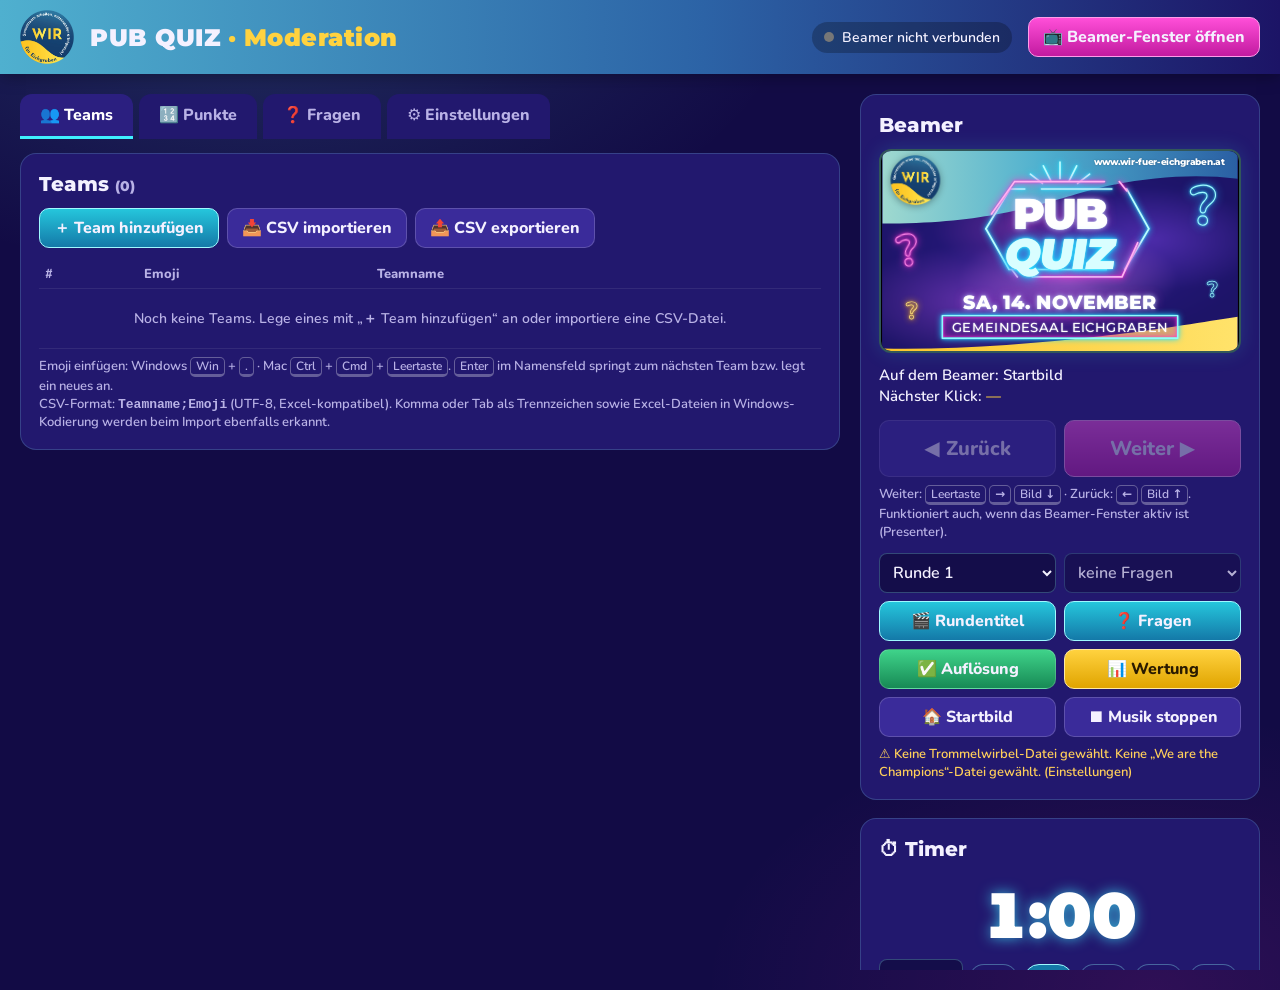
==== PubQuiz.html @ d1dca8ef "Hinweistext im Fragen-Tab aktualisiert Co-Authored-By: Claude Opus 5.5 <noreply@anthropic.com> Claud" ====
<!doctype html>
<html lang="de">
<head>
<meta charset="utf-8">
<meta name="viewport" content="width=device-width, initial-scale=1">
<title>WIR Pub Quiz</title>
<style>
@font-face{font-family:'Montserrat';font-style:normal;font-weight:100 900;font-display:swap;src:url([data-uri]) format('woff2');unicode-range:U+0100-02BA, U+02BD-02C5, U+02C7-02CC, U+02CE-02D7, U+02DD-02FF, U+0304, U+0308, U+0329, U+1D00-1DBF, U+1E00-1E9F, U+1EF2-1EFF, U+2020, U+20A0-20AB, U+20AD-20C4, U+2113, U+2C60-2C7F, U+A720-A7FF}
@font-face{font-family:'Montserrat';font-style:normal;font-weight:100 900;font-display:swap;src:url([data-uri]) format('woff2');unicode-range:U+0000-00FF, U+0131, U+0152-0153, U+02BB-02BC, U+02C6, U+02DA, U+02DC, U+0304, U+0308, U+0329, U+2000-206F, U+20AC, U+2122, U+2191, U+2193, U+2212, U+2215, U+FEFF, U+FFFD}
@font-face{font-family:'Nunito';font-style:normal;font-weight:100 900;font-display:swap;src:url([data-uri]) format('woff2');unicode-range:U+0100-02BA, U+02BD-02C5, U+02C7-02CC, U+02CE-02D7, U+02DD-02FF, U+0304, U+0308, U+0329, U+1D00-1DBF, U+1E00-1E9F, U+1EF2-1EFF, U+2020, U+20A0-20AB, U+20AD-20C4, U+2113, U+2C60-2C7F, U+A720-A7FF}
@font-face{font-family:'Nunito';font-style:normal;font-weight:100 900;font-display:swap;src:url([data-uri]) format('woff2');unicode-range:U+0000-00FF, U+0131, U+0152-0153, U+02BB-02BC, U+02C6, U+02DA, U+02DC, U+0304, U+0308, U+0329, U+2000-206F, U+20AC, U+2122, U+2191, U+2193, U+2212, U+2215, U+FEFF, U+FFFD}
:root{
  --navy:#1c1466; --deep:#120b45; --panel:#22186e; --panel2:#2b1f80;
  --pink:#ff2fd0; --pink2:#ff7be6; --cyan:#3ff0ff; --cyan2:#9ffaff;
  --yellow:#ffd23f; --teal:#5fc4d0; --text:#f4f1ff; --muted:#b9b2e6;
  --ok:#5ef2a0; --warn:#ffcf5a; --bad:#ff6b8b;
  --emoji:"Apple Color Emoji","Segoe UI Emoji","Noto Color Emoji","Segoe UI Symbol";
}
*{box-sizing:border-box}
html,body{margin:0;height:100%}
body{background:var(--deep);color:var(--text);font-family:Nunito,"Segoe UI",system-ui,sans-serif;font-weight:600}
button,input,select,textarea{font:inherit;color:inherit}

/* ================= STAGE (Beamer + Vorschau) ================= */
.stage{position:absolute;left:0;top:0;width:1920px;height:1080px;transform-origin:0 0;overflow:hidden;color:#fff;
  font-family:Nunito,"Segoe UI",sans-serif;background:#1d1468}
.stage .bg,.stage .layers,.stage .layer{position:absolute;inset:0}
.nebula{position:absolute;inset:-8%;
  background:
   radial-gradient(ellipse 38% 30% at 52% 62%,rgba(214,120,236,.55),transparent 70%),
   radial-gradient(ellipse 45% 35% at 30% 72%,rgba(150,70,215,.55),transparent 70%),
   radial-gradient(ellipse 40% 32% at 72% 45%,rgba(110,60,210,.55),transparent 70%),
   radial-gradient(ellipse 30% 25% at 40% 40%,rgba(255,90,220,.25),transparent 70%),
   radial-gradient(ellipse 60% 50% at 50% 50%,#2a1a86,#1d1468 80%);
  filter:blur(12px);animation:drift 26s ease-in-out infinite alternate}
@keyframes drift{from{transform:translate(-1.5%,-1%) scale(1)}to{transform:translate(1.5%,1%) scale(1.06)}}
.wave-top{position:absolute;left:0;top:0;width:1920px;height:420px;transform-origin:0 0;transition:transform .8s ease}
.wave-bottom{position:absolute;left:0;bottom:0;width:1920px;height:200px;transition:transform .8s ease}
.stage .logo{position:absolute;left:44px;top:22px;width:270px;filter:drop-shadow(0 8px 20px rgba(0,0,0,.35));transition:all .8s ease}
.stage .site{position:absolute;right:70px;top:30px;font:800 46px Montserrat,sans-serif;letter-spacing:.5px;color:#fff;text-shadow:0 2px 10px rgba(0,0,0,.25);transition:all .8s ease}
.q{position:absolute;font:800 240px/1 Nunito,sans-serif;color:transparent;-webkit-text-stroke:6px #ff8be9;
   filter:drop-shadow(0 0 6px #ff2fd0) drop-shadow(0 0 20px #ff2fd0);transition:opacity .8s;animation:flicker 7s infinite}
.q1{left:80px;top:420px;transform:rotate(-8deg)}
.q2{right:120px;top:150px;font-size:300px;-webkit-text-stroke-color:#9ffaff;filter:drop-shadow(0 0 6px #3ff0ff) drop-shadow(0 0 22px #19b8ff);animation-delay:2s}
.q3{left:130px;top:800px;font-size:130px;-webkit-text-stroke:4px #ffe27a;filter:drop-shadow(0 0 6px #ffd23f) drop-shadow(0 0 16px #ffb300);animation-delay:4s}
.q4{right:110px;top:690px;font-size:120px;-webkit-text-stroke:4px #9ffaff;filter:drop-shadow(0 0 6px #3ff0ff);animation-delay:1s}
@keyframes flicker{0%,92%,100%{opacity:1}93%{opacity:.4}94%{opacity:1}96%{opacity:.6}}
/* Bildschirmabhängige Hintergrund-Varianten */
.stage.list .wave-top{transform:scaleY(.42)}
.stage.list .logo{width:150px;left:30px;top:10px}
.stage.list .site{opacity:0}
.stage.list .wave-bottom{transform:translateY(110px)}
.stage.list .q{display:none}

.layer{animation:layerIn .7s ease both}
.layer.out{animation:layerOut .5s ease both}
@keyframes layerIn{from{opacity:0;transform:scale(1.03)}to{opacity:1;transform:none}}
@keyframes layerOut{to{opacity:0}}

/* Neon-Stile */
.n-pink{color:#fff;text-shadow:0 0 4px #fff,0 0 14px #ff4fd8,0 0 32px #ff2fd0,0 0 70px #ff2fd0}
.n-cyan{color:#d9feff;text-shadow:0 0 4px #bffcff,0 0 14px #3ff0ff,0 0 34px #19d9ff,0 0 70px #19b8ff}
.n-white{color:#fff;text-shadow:0 0 6px rgba(255,255,255,.9),0 0 26px rgba(170,225,255,.75),0 0 60px rgba(255,80,220,.45)}
.n-yellow{color:#fff7cf;text-shadow:0 0 6px #fff1a0,0 0 18px #ffd23f,0 0 42px #ffb300,0 0 90px #ff9d00}
.n-box{border:9px solid #8ffaff;border-radius:4px;
  box-shadow:0 0 10px #3ff0ff,0 0 34px #19d9ff,inset 0 0 18px #ff2fd0,inset 0 0 60px rgba(255,47,208,.45)}
.emo{font-family:var(--emoji);font-weight:400}

/* --- Start --- */
.l-start .hex{position:absolute;left:440px;top:40px;width:1040px;height:700px;overflow:visible}
.hex .c{fill:none;stroke:#bdfcff;stroke-width:9;stroke-linecap:round;filter:drop-shadow(0 0 6px #3ff0ff) drop-shadow(0 0 18px #19d9ff)}
.hex .p{fill:none;stroke:#ffb3f1;stroke-width:9;stroke-linecap:round;filter:drop-shadow(0 0 6px #ff2fd0) drop-shadow(0 0 20px #ff2fd0)}
.l-start .t1,.l-start .t2{position:absolute;left:0;right:0;text-align:center;font-family:Montserrat,sans-serif;font-weight:900;line-height:1}
.l-start .t1{top:225px;font-size:230px;letter-spacing:-4px}
.l-start .t2{top:440px;font-size:230px;letter-spacing:-6px;transform:skewX(-9deg)}
.l-start .line1{position:absolute;left:0;right:0;top:752px;text-align:center;font:800 104px Montserrat,sans-serif;letter-spacing:1px}
.l-start .box{position:absolute;left:320px;right:320px;top:885px;height:130px;display:flex;align-items:center;justify-content:center;
  font:500 72px Montserrat,sans-serif;letter-spacing:2px;background:rgba(80,30,140,.25)}
.l-start .box.empty,.l-start .line1.empty{display:none}

/* --- Rundentitel / Titel --- */
.l-center{display:flex;flex-direction:column;align-items:center;justify-content:center;gap:56px;padding:120px 160px 80px}
.kick{font:900 92px Montserrat,sans-serif;letter-spacing:6px;text-transform:uppercase;text-align:center}
.bigbox{padding:50px 90px;max-width:1600px;text-align:center;background:rgba(80,30,140,.28)}
.bigbox .txt{font:900 150px/1.05 Montserrat,sans-serif;word-break:break-word}
.l-title .main{font:900 200px/1 Montserrat,sans-serif;letter-spacing:-2px;text-align:center}
.l-title .subbox{padding:30px 70px;font:700 70px Montserrat,sans-serif;text-align:center;max-width:1600px;background:rgba(80,30,140,.28)}
.l-title .trophy{font-size:150px;line-height:1;animation:bob 1.6s ease-in-out infinite alternate}
.pop{animation:pop .9s cubic-bezier(.2,1.5,.4,1) both}
.pop2{animation:pop .9s .25s cubic-bezier(.2,1.5,.4,1) both}
@keyframes pop{from{opacity:0;transform:scale(.6)}to{opacity:1;transform:none}}
@keyframes bob{from{transform:translateY(0)}to{transform:translateY(-18px)}}

/* --- Kopfzeile Listen --- */
.hdr{position:absolute;left:300px;right:300px;top:28px;text-align:center}
.hdr .k{font:900 46px Montserrat,sans-serif;letter-spacing:5px}
.hdr .t{font:900 96px/1.05 Montserrat,sans-serif;margin-top:8px}

/* --- Zeilen (Plätze 6+, Gesamttabelle) --- */
.rows{position:absolute;left:110px;right:110px;top:228px;bottom:70px;display:grid;grid-auto-flow:column;column-gap:40px;row-gap:14px}
.row{display:flex;align-items:center;gap:.45em;padding:0 .6em;border-radius:16px;min-width:0;
  background:linear-gradient(90deg,rgba(45,22,120,.82),rgba(80,30,140,.6));
  border:3px solid rgba(143,250,255,.75);box-shadow:0 0 10px rgba(63,240,255,.45),inset 0 0 22px rgba(255,47,208,.28);
  opacity:0;animation:rowIn .55s ease forwards;animation-delay:calc(var(--i)*65ms)}
@keyframes rowIn{from{opacity:0;transform:translateX(-40px)}to{opacity:1;transform:none}}
.row .pl{font-family:Montserrat,sans-serif;font-weight:900;min-width:2.1em;color:#bffcff;text-shadow:0 0 10px #19d9ff}
.row .em{font-size:1.2em;width:1.35em;text-align:center}
.row .nm{flex:1;min-width:0;white-space:nowrap;overflow:hidden;text-overflow:ellipsis;font-weight:800}
.row .lr{font-size:.66em;color:#ff9be9;font-weight:800;white-space:nowrap}
.row .tt{font-family:Montserrat,sans-serif;font-weight:900;color:var(--yellow);min-width:2.4em;text-align:right;text-shadow:0 0 12px rgba(255,190,0,.6)}
.row.p1{border-color:#ffe27a;box-shadow:0 0 16px rgba(255,210,63,.7),inset 0 0 22px rgba(255,210,63,.3)}
.row.p2{border-color:#bffcff}
.row.p3{border-color:#ff9be9;box-shadow:0 0 14px rgba(255,47,208,.6),inset 0 0 22px rgba(255,47,208,.3)}

/* --- Top 5 Karten --- */
.cards{position:absolute;left:250px;right:250px;top:228px;bottom:70px;display:flex;flex-direction:column;gap:16px}
.card{--c:#b49bff;flex:1;position:relative;display:flex;align-items:center;padding:0 .55em;border-radius:22px;min-height:0;
  border:4px dashed color-mix(in srgb,var(--c) 60%,transparent);background:rgba(30,16,90,.55);opacity:.7;transition:opacity .4s,background .4s}
.card[data-place="1"]{--c:#ffd23f}.card[data-place="2"]{--c:#8ffaff}.card[data-place="3"]{--c:#ff7be6}
.card .badge{flex:none;width:1.55em;height:1.55em;border-radius:50%;display:grid;place-items:center;margin-right:.55em;
  font:900 .85em Montserrat,sans-serif;color:var(--c);border:4px solid var(--c);box-shadow:0 0 12px var(--c),inset 0 0 10px var(--c);
  text-shadow:0 0 10px var(--c)}
.card .content{display:flex;align-items:center;gap:.45em;flex:1;min-width:0;opacity:0}
.card .content .em{font-size:1.15em}
.card .content .nm{flex:1;min-width:0;white-space:nowrap;overflow:hidden;text-overflow:ellipsis;font-weight:800}
.card .content .lr{font-size:.6em;color:#ff9be9;font-weight:800;white-space:nowrap}
.card .content .tt{font:900 1em Montserrat,sans-serif;color:var(--yellow);min-width:2.3em;text-align:right;text-shadow:0 0 14px rgba(255,190,0,.7)}
.card .mystery{position:absolute;left:2.4em;top:50%;transform:translateY(-50%);font:900 .8em Montserrat,sans-serif;letter-spacing:.6em;color:rgba(255,255,255,.28)}
.card.susp{opacity:1;border-style:solid;border-color:var(--c);animation:pulse .45s ease-in-out infinite alternate}
.card.susp .mystery{color:#fff;text-shadow:0 0 12px var(--c);animation:shake .12s infinite}
.card.shown{opacity:1;border-style:solid;border-color:var(--c);background:linear-gradient(90deg,rgba(60,28,150,.9),rgba(95,35,160,.7));
  box-shadow:0 0 18px var(--c),inset 0 0 26px color-mix(in srgb,var(--c) 45%,transparent);animation:flash .9s ease}
.card.shown .mystery{display:none}
.card.shown .content{animation:reveal .8s cubic-bezier(.2,1.4,.4,1) forwards}
.card[data-place="1"].shown{background:linear-gradient(90deg,rgba(120,80,20,.55),rgba(95,35,160,.75))}
@keyframes pulse{from{box-shadow:0 0 8px var(--c)}to{box-shadow:0 0 40px var(--c),0 0 80px var(--c)}}
@keyframes shake{0%{transform:translate(-3px,-52%)}50%{transform:translate(3px,-48%)}100%{transform:translate(-2px,-50%)}}
@keyframes reveal{from{opacity:0;transform:scale(.7) translateX(-30px)}to{opacity:1;transform:none}}
@keyframes flash{0%{filter:brightness(2.2)}100%{filter:none}}

/* --- Champion --- */
.l-champ canvas{position:absolute;inset:0;width:1920px;height:1080px;pointer-events:none;z-index:3}
.l-champ .ck{position:absolute;left:0;right:0;top:70px;text-align:center;font:900 150px/1 Montserrat,sans-serif;letter-spacing:8px;animation:pop .9s cubic-bezier(.2,1.5,.4,1) both}
.l-champ .ce{position:absolute;left:0;right:0;top:250px;text-align:center;font-size:250px;line-height:1;animation:pop 1s .2s cubic-bezier(.2,1.6,.4,1) both,bob 1.2s 1.2s ease-in-out infinite alternate}
.l-champ .cn{position:absolute;left:120px;right:120px;top:540px;text-align:center;font:900 120px/1.05 Montserrat,sans-serif;animation:pop .9s .45s cubic-bezier(.2,1.5,.4,1) both}
.l-champ .cp{position:absolute;left:0;right:0;top:700px;text-align:center;font:800 64px Montserrat,sans-serif;animation:pop .9s .6s both}
.l-champ .pod{position:absolute;left:150px;right:150px;top:830px;display:flex;justify-content:center;gap:40px;animation:pop .9s 1.2s both}
.l-champ .pod div{padding:16px 36px;border-radius:18px;font:800 44px Nunito,sans-serif;white-space:nowrap;overflow:hidden;text-overflow:ellipsis;max-width:780px;
  background:rgba(40,20,110,.7);border:3px solid rgba(143,250,255,.7);box-shadow:0 0 12px rgba(63,240,255,.5)}
.l-champ .trophy{font-size:120px;position:absolute;top:80px;animation:bob 1.4s ease-in-out infinite alternate}

/* --- Fragen --- */
.l-q .hdr,.l-ans .hdr{top:34px}
.qwrap{position:absolute;left:110px;right:110px;top:130px;bottom:55px;display:flex;flex-direction:column;align-items:center;justify-content:center;gap:30px}
.qwrap.nom{gap:60px}
.qt{flex:none;max-width:1700px;text-align:center;font-family:Montserrat,sans-serif;font-weight:800;line-height:1.12;white-space:pre-line;word-break:break-word;animation:pop .8s cubic-bezier(.2,1.4,.4,1) both}
.qm{flex:1 1 0;min-height:0;width:100%;position:relative;display:flex;align-items:center;justify-content:center;animation:pop .8s .15s cubic-bezier(.2,1.3,.4,1) both}
.qm img,.qm video{box-sizing:border-box;max-width:100%;max-height:100%;border-radius:18px;border:6px solid #8ffaff;background:#000;
  box-shadow:0 0 14px #3ff0ff,0 0 44px rgba(25,217,255,.55)}
.qa{flex:none;display:flex;align-items:center;gap:28px;padding:20px 50px;border-radius:22px;border:6px solid #ffe27a;max-width:1700px;
  background:rgba(70,40,10,.45);box-shadow:0 0 16px #ffd23f,0 0 40px rgba(255,176,0,.45),inset 0 0 24px rgba(255,210,63,.3);opacity:0;transform:scale(.6)}
.qa.shown{opacity:1;transform:none;transition:opacity .4s,transform .7s cubic-bezier(.2,1.6,.4,1)}
.qa .lbl{font:900 30px Montserrat,sans-serif;letter-spacing:4px;color:#ffd23f;text-transform:uppercase;white-space:nowrap}
.qa .av{font-family:Montserrat,sans-serif;font-weight:900;color:#fff;text-shadow:0 0 8px #fff1a0,0 0 26px #ffb300;word-break:break-word}

/* --- Timer (Overlay) --- */
.stage .layers{transition:filter .5s}
.stage.tbig .layers{filter:blur(6px) brightness(.4)}
.tmr{position:absolute;right:60px;top:135px;width:1em;height:1em;font-size:330px;z-index:20;opacity:0;transform:scale(.5);pointer-events:none;
  transition:opacity .4s,transform .5s cubic-bezier(.2,1.4,.4,1),font-size .5s ease,right .5s ease,top .5s ease}
.tmr.on{opacity:1;transform:none}
.tmr.big{font-size:760px;right:580px;top:160px}
.tmr svg{position:absolute;inset:0;width:100%;height:100%;transform:rotate(-90deg);overflow:visible}
.tmr .bgc{fill:rgba(18,10,70,.9)}
.tmr .trk{fill:none;stroke:rgba(255,255,255,.12);stroke-width:12}
.tmr .arc{fill:none;stroke:#8ffaff;stroke-width:12;stroke-linecap:round;stroke-dasharray:552.92;
  filter:drop-shadow(0 0 4px #3ff0ff) drop-shadow(0 0 12px #19d9ff);transition:stroke .3s}
.tmr .tv,.tmr .tz{position:absolute;inset:0;display:grid;place-items:center;font-family:Montserrat,sans-serif;font-weight:900;line-height:1}
.tmr .tv{font-size:.27em;color:#fff;text-shadow:0 0 .03em #fff,0 0 .12em #3ff0ff}
.tmr .tz{font-size:.2em;opacity:0}
.tmr.warn .arc{stroke:#ffb3f1;filter:drop-shadow(0 0 4px #ff2fd0) drop-shadow(0 0 14px #ff2fd0)}
.tmr.warn .tv{text-shadow:0 0 .03em #fff,0 0 .14em #ff2fd0;animation:tbeat 1s infinite}
.tmr.paused .tv{opacity:.5}
.tmr.done .tv{opacity:0}
.tmr.done .tz{opacity:1;animation:tflash .45s infinite alternate}
.tmr.done .trk{stroke:#ff6be6;filter:drop-shadow(0 0 8px #ff2fd0) drop-shadow(0 0 20px #ff2fd0)}
@keyframes tbeat{0%,30%,100%{transform:scale(1)}15%{transform:scale(1.08)}}
@keyframes tflash{from{color:#fff;text-shadow:0 0 .05em #ff2fd0,0 0 .18em #ff2fd0}to{color:#fff3b0;text-shadow:0 0 .05em #ffd23f,0 0 .22em #ff9d00}}

/* ================= MODERATOR ================= */
#beamerApp{display:none}
body.beamer #modApp{display:none}
body.beamer #beamerApp{display:block}
body.beamer{background:#000;overflow:hidden}
#beamerHost{position:fixed;inset:0;background:#000}
#beamerHint{position:fixed;left:50%;bottom:28px;transform:translateX(-50%);background:rgba(0,0,0,.75);color:#fff;padding:12px 20px;border-radius:12px;
  font:600 16px Nunito,sans-serif;z-index:5;transition:opacity .6s;text-align:center;border:1px solid rgba(255,255,255,.2)}
#beamerHint.hide{opacity:0;pointer-events:none}
body.beamer.nocursor{cursor:none}

#modApp{min-height:100%;background:
  radial-gradient(ellipse 60% 40% at 20% 0%,rgba(95,196,208,.18),transparent 70%),
  radial-gradient(ellipse 50% 40% at 90% 100%,rgba(255,47,208,.12),transparent 70%),var(--deep)}
.topbar{display:flex;align-items:center;gap:16px;padding:10px 20px;background:linear-gradient(90deg,#4fb0cf,#2c63a6 55%,#1c1466);box-shadow:0 2px 16px rgba(0,0,0,.35)}
.topbar img{width:54px;height:54px}
.topbar h1{margin:0;font:900 24px Montserrat,sans-serif;letter-spacing:.5px}
.topbar h1 span{color:var(--yellow)}
.topbar .sp{flex:1}
.status{display:flex;align-items:center;gap:8px;font-size:14px;background:rgba(0,0,0,.25);padding:6px 12px;border-radius:999px}
.dot{width:10px;height:10px;border-radius:50%;background:#777}
.dot.on{background:var(--ok);box-shadow:0 0 8px var(--ok)}
.layout{display:grid;grid-template-columns:minmax(0,1fr) 400px;gap:20px;padding:20px;align-items:start}
@media (max-width:1150px){.layout{grid-template-columns:1fr}}
.qitem{display:grid;grid-template-columns:34px minmax(0,1fr) 190px auto;gap:10px;align-items:start;padding:10px;border-radius:12px;
  background:rgba(0,0,0,.18);margin-bottom:10px;border:2px solid rgba(143,250,255,.12)}
.qitem.cur{border-color:var(--pink);box-shadow:0 0 12px rgba(255,47,208,.35)}
.qnum{font:900 20px Montserrat,sans-serif;color:var(--cyan2);text-align:center;padding-top:8px}
.qbody{display:flex;flex-direction:column;gap:6px;min-width:0}
textarea.inp{resize:vertical;min-height:56px;font-size:16px;line-height:1.3}
.qrow{display:flex;gap:6px}
.qrow .qtim{width:130px;flex:none;text-align:center}
.qmedia{height:118px;border:2px dashed rgba(143,250,255,.35);border-radius:10px;display:grid;place-items:center;text-align:center;font-size:13px;
  color:var(--muted);cursor:pointer;position:relative;overflow:hidden;background:#140d4a;padding:4px}
.qmedia.drag{border-color:var(--pink);background:#2b1150}
.qmedia.has{border-style:solid;padding:0}
.qmedia img,.qmedia video{width:100%;height:100%;object-fit:contain;display:block}
.qmedia .mx{position:absolute;top:4px;right:4px;border:0;border-radius:6px;background:rgba(0,0,0,.7);cursor:pointer;padding:2px 8px}
.qmedia .mt{position:absolute;left:4px;bottom:4px;right:4px;font-size:11px;background:rgba(0,0,0,.65);padding:1px 5px;border-radius:5px;white-space:nowrap;overflow:hidden;text-overflow:ellipsis;color:#fff}
.qacts{display:flex;flex-direction:column;gap:4px}
.qacts button{border:0;background:#2d2190;border-radius:7px;padding:5px 9px;cursor:pointer}
.qacts button.show{background:linear-gradient(180deg,#25c6dc,#1479a8)}
.qacts button.del:hover{background:#7a1838}
@media (max-width:900px){.qitem{grid-template-columns:30px minmax(0,1fr)}.qmedia,.qacts{grid-column:2}.qacts{flex-direction:row}}
.quick{grid-template-columns:1fr 1fr}
.tabs{display:flex;gap:6px;margin-bottom:14px;flex-wrap:wrap}
.tabs button{border:0;background:var(--panel);padding:10px 20px;border-radius:12px 12px 0 0;cursor:pointer;font-weight:800;color:var(--muted);border-bottom:3px solid transparent}
.tabs button.on{background:var(--panel2);color:#fff;border-bottom-color:var(--cyan)}
.card-ui{background:var(--panel);border:1px solid rgba(143,250,255,.18);border-radius:16px;padding:18px;margin-bottom:18px}
.card-ui h2{margin:0 0 12px;font:800 20px Montserrat,sans-serif}
.card-ui h3{margin:18px 0 8px;font:800 16px Montserrat,sans-serif;color:var(--cyan2)}
.toolbar{display:flex;gap:8px;flex-wrap:wrap;align-items:center;margin-bottom:12px}
.btn{border:1px solid rgba(255,255,255,.18);background:#3a2b9a;padding:8px 14px;border-radius:10px;cursor:pointer;font-weight:800;white-space:nowrap}
.btn:hover{filter:brightness(1.2)}
.btn:disabled{opacity:.4;cursor:default;filter:none}
.btn.pink{background:linear-gradient(180deg,#ff4fd8,#c21aa0);border-color:#ff9be9}
.btn.cyan{background:linear-gradient(180deg,#25c6dc,#1479a8);border-color:#9ffaff}
.btn.yellow{background:linear-gradient(180deg,#ffd23f,#e0a400);color:#2a1a00;border-color:#ffe9a0}
.btn.ghost{background:transparent}
.btn.danger{background:#7a1838;border-color:#ff6b8b}
.btn.big{font-size:20px;padding:14px 18px;flex:1}
.muted{color:var(--muted);font-size:14px}
.hint{color:var(--muted);font-size:13px;margin-top:8px}
table.grid{width:100%;border-collapse:separate;border-spacing:0}
table.grid th,table.grid td{padding:5px 6px;border-bottom:1px solid rgba(255,255,255,.08);text-align:left;vertical-align:middle}
table.grid th{font-size:13px;color:var(--muted);font-weight:800;position:sticky;top:0;background:var(--panel);z-index:1}
.inp{background:#140d4a;border:1px solid rgba(143,250,255,.25);border-radius:8px;padding:7px 9px;width:100%;outline:none}
.inp:focus{border-color:var(--cyan);box-shadow:0 0 0 3px rgba(63,240,255,.2)}
.inp.emoji{width:62px;text-align:center;font-family:var(--emoji),Nunito;font-size:24px;padding:2px}
.inp.dup{border-color:var(--warn)}
td.num{width:36px;color:var(--muted);text-align:right}
td.acts{white-space:nowrap;width:1%}
td.acts button{border:0;background:#2d2190;border-radius:7px;padding:5px 8px;cursor:pointer;margin-left:2px}
td.acts button.del:hover{background:#7a1838}
.scorewrap{overflow:auto;max-height:calc(100vh - 230px)}
table.scores td.tm{white-space:nowrap;max-width:260px;overflow:hidden;text-overflow:ellipsis;font-weight:800}
table.scores td.tm .em{font-family:var(--emoji);font-size:20px;margin-right:4px}
table.scores th.rc{min-width:96px}
table.scores .rname{font-weight:800;margin-bottom:5px}
table.scores .rbtns{display:flex;gap:4px}
table.scores .rbtns button{flex:1;border:1px solid rgba(255,255,255,.18);border-radius:7px;background:#3a2b9a;font-size:12px;padding:4px 4px;cursor:pointer;font-weight:800;white-space:nowrap}
table.scores .rbtns button.final{background:linear-gradient(180deg,#ffd23f,#e0a400);color:#2a1a00}
table.scores input.sc{width:100%;min-width:56px;text-align:center;font-size:18px;font-weight:800}
table.scores input.sc.missing{border-color:rgba(255,207,90,.7);background:#2b1d3e}
table.scores td.tot{font:900 20px Montserrat,sans-serif;color:var(--yellow);text-align:right;white-space:nowrap}
table.scores td.plc{font:900 18px Montserrat,sans-serif;color:var(--cyan2);text-align:right}
table.scores tfoot td{font-size:12px;color:var(--muted);text-align:center}
table.scores tfoot td.ok{color:var(--ok)}
table.scores tfoot td.warn{color:var(--warn)}
.tb{border:2px solid var(--warn);background:rgba(255,207,90,.08)}
.tb.ok{border-color:var(--ok);background:rgba(94,242,160,.07)}
.tbgroup{margin:10px 0;padding:10px;border-radius:10px;background:rgba(0,0,0,.2)}
.tbitem{display:flex;align-items:center;gap:8px;padding:5px 0}
.tbitem .pos{width:32px;font:900 16px Montserrat,sans-serif;color:var(--cyan2)}
.tbitem .nm{flex:1}
.tbitem button{border:0;background:#2d2190;border-radius:7px;padding:4px 9px;cursor:pointer}
.formgrid{display:grid;grid-template-columns:220px 1fr;gap:10px 14px;align-items:center}
@media (max-width:700px){.formgrid{grid-template-columns:1fr}}
.formgrid label{color:var(--muted);font-weight:800;font-size:14px}
.audiorow{display:flex;gap:8px;align-items:center;flex-wrap:wrap}
.audiorow .fname{flex:1;min-width:160px;font-size:14px;color:var(--cyan2);overflow:hidden;text-overflow:ellipsis;white-space:nowrap}
.audiorow .fname.none{color:var(--warn)}
aside.control{position:sticky;top:12px;max-height:calc(100vh - 24px);overflow:auto}
.tdisp{font:900 64px/1 Montserrat,sans-serif;text-align:center;padding:10px 0 12px;color:#fff;text-shadow:0 0 14px rgba(63,240,255,.7);font-variant-numeric:tabular-nums}
.tdisp.warn{color:#ffd0f5;text-shadow:0 0 14px #ff2fd0}
.tdisp.done{color:var(--yellow);text-shadow:0 0 14px #ff9d00}
.tdisp.paused{opacity:.55}
.tset{display:flex;gap:6px;align-items:center;flex-wrap:wrap;margin-bottom:10px}
.tset .inp{width:84px;text-align:center;font-weight:800;font-size:18px}
.chip{border:1px solid rgba(143,250,255,.35);background:#20166a;border-radius:999px;padding:5px 10px;cursor:pointer;font-weight:800;font-size:13px}
.chip.on{background:#1479a8;border-color:#9ffaff}
.tq{display:grid;grid-template-columns:repeat(3,1fr);gap:8px;margin-top:8px}
.tq select{grid-column:1/-1}
.chk{display:block;font-size:14px;margin-top:8px}
.preview{position:relative;width:100%;aspect-ratio:16/9;background:#000;border-radius:12px;overflow:hidden;border:2px solid rgba(143,250,255,.35);box-shadow:0 0 20px rgba(63,240,255,.15)}
.nowbox{margin:12px 0;font-size:15px;line-height:1.45}
.nowbox b{color:var(--cyan2)}
.nowbox .nx{color:var(--yellow)}
.navbtns{display:flex;gap:8px}
.quick{display:grid;grid-template-columns:1fr 1fr;gap:8px;margin-top:12px}
.quick select{min-width:0}
.kbd{display:inline-block;border:1px solid rgba(255,255,255,.3);border-bottom-width:3px;border-radius:5px;padding:0 5px;font-size:12px}
.warnline{color:var(--warn);font-size:13px;margin-top:8px}
.hidden{display:none!important}
.toast{position:fixed;left:50%;bottom:24px;transform:translateX(-50%);background:#0d083a;border:1px solid var(--cyan);padding:10px 18px;border-radius:10px;z-index:50;box-shadow:0 0 20px rgba(63,240,255,.3)}
</style>
</head>
<body>
<!-- ================= MODERATOR ================= -->
<div id="modApp">
  <div class="topbar">
    <img src="[data-uri]" alt="WIR Logo">
    <h1>PUB QUIZ <span>· Moderation</span></h1>
    <div class="sp"></div>
    <div class="status"><span class="dot" id="beamerDot"></span><span id="beamerStatus">Beamer nicht verbunden</span></div>
    <button class="btn pink" id="openBeamer">📺 Beamer-Fenster öffnen</button>
  </div>

  <div class="layout">
    <main>
      <nav class="tabs">
        <button data-tab="teams" class="on">👥 Teams</button>
        <button data-tab="scores">🔢 Punkte</button>
        <button data-tab="questions">❓ Fragen</button>
        <button data-tab="settings">⚙️ Einstellungen</button>
      </nav>

      <!-- TEAMS -->
      <section id="tab-teams">
        <div class="card-ui">
          <h2>Teams <span class="muted" id="teamCount"></span></h2>
          <div class="toolbar">
            <button class="btn cyan" id="addTeam">＋ Team hinzufügen</button>
            <button class="btn" id="importCsvBtn">📥 CSV importieren</button>
            <button class="btn" id="exportCsv">📤 CSV exportieren</button>
            <input type="file" id="importCsv" accept=".csv,.txt,text/csv,text/plain" hidden>
          </div>
          <table class="grid" id="teamTable"></table>
          <div class="hint">Emoji einfügen: Windows <span class="kbd">Win</span> + <span class="kbd">.</span> · Mac <span class="kbd">Ctrl</span> + <span class="kbd">Cmd</span> + <span class="kbd">Leertaste</span>.
            <span class="kbd">Enter</span> im Namensfeld springt zum nächsten Team bzw. legt ein neues an.<br>
            CSV-Format: <code>Teamname;Emoji</code> (UTF-8, Excel-kompatibel). Komma oder Tab als Trennzeichen sowie Excel-Dateien in Windows-Kodierung werden beim Import ebenfalls erkannt.</div>
        </div>
      </section>

      <!-- PUNKTE -->
      <section id="tab-scores" class="hidden">
        <div class="card-ui">
          <h2>Punkte</h2>
          <div class="scorewrap"><table class="grid scores" id="scoreTable"></table></div>
          <div class="hint">Nur ganze Zahlen ≥ 0. <span class="kbd">Enter</span> / <span class="kbd">↓</span> = nächstes Team in derselben Runde, <span class="kbd">↑</span> = zurück. Gelb umrandet = in einer begonnenen Runde fehlt noch ein Wert (zählt als 0).</div>
        </div>
        <div class="card-ui tb hidden" id="tbPanel"></div>
      </section>

      <!-- EINSTELLUNGEN -->
      <section id="tab-questions" class="hidden">
        <div class="card-ui">
          <h2>Fragen</h2>
          <div class="toolbar">
            <select class="inp" id="qRoundSel" style="max-width:280px"></select>
            <button class="btn cyan" id="addQ">＋ Frage hinzufügen</button>
            <span class="muted" id="qCount"></span>
          </div>
          <div id="qList"></div>
          <input type="file" id="qFile" accept="image/*,video/*" hidden>
          <label class="chk"><input type="checkbox" id="vidAuto"> Videos beim Anzeigen automatisch abspielen</label>
          <div class="hint">Pro Frage: Text (Zeilenumbrüche erlaubt, Emojis wie 🇦🇹 funktionieren), Bild oder Video (Klick oder Drag &amp; Drop), Lösung für die Auflösung
            und optional eine eigene Timer-Dauer. Mit ▶ zeigst du eine Frage sofort auf dem Beamer.<br>
            Ablauf: <b>🎬 Rundentitel</b> → Weiter → Fragen. Rechts in der Steuerung kannst du Runde und Fragenummer wählen. Danach <b>✅ Auflösung</b>: pro Frage zuerst die Frage, mit dem nächsten Klick die Lösung.<br>
            Bilder und Videos werden im Browser gespeichert. Sie sind nicht im JSON-Backup enthalten.</div>
        </div>
      </section>

      <section id="tab-settings" class="hidden">
        <div class="card-ui">
          <h2>Spiel</h2>
          <div class="formgrid">
            <label for="s-numRounds">Anzahl Runden</label>
            <input class="inp" id="s-numRounds" type="number" min="1" max="30" step="1" style="max-width:120px">
          </div>
          <h3>Startbild</h3>
          <div class="formgrid">
            <label>Titel Zeile 1 / Zeile 2</label>
            <div style="display:flex;gap:8px"><input class="inp" data-set="title1"><input class="inp" data-set="title2"></div>
            <label>Datum-Zeile</label><input class="inp" data-set="line1">
            <label>Text im Rahmen</label><input class="inp" data-set="line2">
            <label>Text oben rechts</label><input class="inp" data-set="site">
          </div>
        </div>

        <div class="card-ui">
          <h2>Audio</h2>
          <div class="formgrid">
            <label>Trommelwirbel</label>
            <div class="audiorow" data-audio="drum">
              <span class="fname"></span>
              <button class="btn" data-a="pick">Datei wählen…</button>
              <button class="btn" data-a="test">▶</button>
              <button class="btn" data-a="stop">■</button>
              <button class="btn ghost" data-a="clear">✕</button>
            </div>
            <label for="s-drumDelay">Spannungspause (Sek.)</label>
            <div>
              <input class="inp" id="s-drumDelay" type="number" min="0" max="30" step="0.5" style="max-width:120px">
              <label style="margin-left:14px;color:var(--text);font-weight:600"><input type="checkbox" id="s-drumUntilEnd"> stattdessen warten, bis die Datei zu Ende ist</label>
              <div class="hint">Vor jedem Platz 5 bis 1 läuft der Trommelwirbel, danach wird das Team aufgedeckt. 0 = sofort aufdecken.</div>
            </div>
            <label>„We are the Champions“</label>
            <div class="audiorow" data-audio="champ">
              <span class="fname"></span>
              <button class="btn" data-a="pick">Datei wählen…</button>
              <button class="btn" data-a="test">▶</button>
              <button class="btn" data-a="stop">■</button>
              <button class="btn ghost" data-a="clear">✕</button>
            </div>
            <label for="s-champStart">Startet bei Sekunde</label>
            <div><input class="inp" id="s-champStart" type="number" min="0" step="1" style="max-width:120px">
              <span class="muted">  z. B. direkt beim Refrain einsteigen</span></div>
          </div>
          <input type="file" id="audioFile" accept="audio/*,.mp3,.m4a,.wav,.ogg,.aac" hidden>
          <div class="hint" id="audioNote">Die Audiodateien werden im Browser gespeichert und bleiben nach einem Neuladen erhalten. Abgespielt wird über den Laptop, nicht über das Beamer-Fenster.</div>
        </div>

        <div class="card-ui">
          <h2>Sicherung</h2>
          <div class="toolbar">
            <button class="btn" id="exportJson">💾 Backup exportieren (JSON)</button>
            <button class="btn" id="importJsonBtn">📂 Backup importieren</button>
            <input type="file" id="importJson" accept=".json,application/json" hidden>
          </div>
          <div class="hint">Alles (Teams, Punkte, Rundennamen, Einstellungen) wird automatisch im Browser gespeichert. Das Backup ist für den Notfall oder für einen anderen Laptop gedacht. Audiodateien sind nicht im Backup enthalten.</div>
          <h3>Zurücksetzen</h3>
          <div class="toolbar">
            <button class="btn danger" id="resetScores">Alle Punkte löschen</button>
            <button class="btn danger" id="resetAll">Alles zurücksetzen</button>
          </div>
        </div>
      </section>
    </main>

    <aside class="control">
      <div class="card-ui">
        <h2>Beamer</h2>
        <div class="preview" id="previewHost"></div>
        <div class="nowbox" id="nowBox"></div>
        <div class="navbtns">
          <button class="btn big" id="prevBtn">◀ Zurück</button>
          <button class="btn big pink" id="nextBtn">Weiter ▶</button>
        </div>
        <div class="hint">Weiter: <span class="kbd">Leertaste</span> <span class="kbd">→</span> <span class="kbd">Bild ↓</span> · Zurück: <span class="kbd">←</span> <span class="kbd">Bild ↑</span>. Funktioniert auch, wenn das Beamer-Fenster aktiv ist (Presenter).</div>
        <div class="quick">
          <select class="inp" id="roundSel" aria-label="Runde"></select>
          <select class="inp" id="qNumSel" aria-label="Frage" title="Bei welcher Frage „❓ Fragen“ bzw. „✅ Auflösung“ startet"></select>
          <button class="btn cyan" id="qRound">🎬 Rundentitel</button>
          <button class="btn cyan" id="qQuest">❓ Fragen</button>
          <button class="btn" id="qAns" style="background:linear-gradient(180deg,#3fd38a,#178a55)">✅ Auflösung</button>
          <button class="btn yellow" id="qStand">📊 Wertung</button>
          <button class="btn" id="qStart">🏠 Startbild</button>
          <button class="btn" id="qStop">⏹ Musik stoppen</button>
        </div>
        <div class="tq hidden" id="vidCtl">
          <button class="btn" data-vc="play">▶ Video</button><button class="btn" data-vc="pause">⏸ Pause</button><button class="btn" data-vc="restart">⟲ Neustart</button>
        </div>
        <div class="warnline" id="audioWarn"></div>
      </div>
      <div class="card-ui" id="timerCard">
        <h2>⏱ Timer</h2>
        <div class="tdisp" id="tDisp">1:00</div>
        <div class="tset">
          <input class="inp" id="tDur" value="1:00" aria-label="Timer-Dauer (Minuten:Sekunden oder Sekunden)" title="z. B. 45 oder 1:30">
          <button class="chip" data-tp="30">0:30</button><button class="chip" data-tp="60">1:00</button>
          <button class="chip" data-tp="90">1:30</button><button class="chip" data-tp="120">2:00</button><button class="chip" data-tp="180">3:00</button>
        </div>
        <div class="navbtns">
          <button class="btn big cyan" id="tStart">▶ Start</button>
          <button class="btn big" id="tPause">⏸ Pause</button>
        </div>
        <div class="tq">
          <button class="btn" id="tAdd">+10 s</button>
          <button class="btn" id="tReset">↺ Reset</button>
          <button class="btn" id="tShow">🙈 Ausblenden</button>
          <select class="inp" id="tBig"><option value="0">Anzeige: klein in der Ecke</option><option value="1">Anzeige: groß in der Mitte</option></select>
        </div>
        <label class="chk"><input type="checkbox" id="tBeep"> Signalton bei Ablauf</label>
        <label class="chk"><input type="checkbox" id="tTick"> Ticken in den letzten 5 Sekunden</label>
        <label class="chk"><input type="checkbox" id="tAuto"> Bei jeder neuen Frage automatisch starten</label>
        <div class="hint">Dauer als Sekunden (<code>45</code>) oder Minuten:Sekunden (<code>1:30</code>). „Start“ beginnt immer von vorne, also einfach bei jeder Frage drücken. Taste <span class="kbd">T</span> = Start / Pause, auch im Beamer-Fenster.</div>
      </div>
    </aside>
  </div>
</div>

<!-- ================= BEAMER ================= -->
<div id="beamerApp">
  <div id="beamerHost"></div>
  <div id="beamerHint">Fenster auf den Beamer ziehen · <b>Doppelklick</b> oder <b>F</b> = Vollbild · Leertaste / → = Weiter</div>
</div>

<script>
'use strict';
const LOGO='[data-uri]';
const IS_BEAMER=location.hash==='#beamer';
const KEY='wir-pubquiz-v1';
const W=1920,H=1080;
const $=(s,r=document)=>r.querySelector(s);
const $$=(s,r=document)=>[...r.querySelectorAll(s)];
const esc=s=>String(s??'').replace(/[&<>"']/g,c=>({'&':'&amp;','<':'&lt;','>':'&gt;','"':'&quot;',"'":'&#39;'}[c]));
const glen=s=>{try{return [...new Intl.Segmenter('de',{granularity:'grapheme'}).segment(s)].length}catch(e){return [...s].length}};
function hashStr(s){let h=5381;for(let i=0;i<s.length;i++)h=((h<<5)+h+s.charCodeAt(i))|0;return (h>>>0).toString(36)}
function fitFont(text,base,maxChars,min=.5){const n=glen(String(text||''));return Math.round(base*Math.max(min,Math.min(1,maxChars/Math.max(1,n))))}

/* ======================= STAGE ======================= */
function initStage(host){
  host.innerHTML='';
  const st=document.createElement('div');st.className='stage';
  st.innerHTML=`<div class="bg"><div class="nebula"></div>
   <svg class="wave-top" viewBox="0 0 1920 420" preserveAspectRatio="none"><defs><linearGradient id="gtop" x1="0" x2="1"><stop offset="0" stop-color="#9fd9cf"/><stop offset=".45" stop-color="#4fb0cf"/><stop offset="1" stop-color="#2a5fa3"/></linearGradient></defs>
   <path d="M0 0H1920V150C1640 115 1330 150 1050 232C780 312 520 392 0 392Z" fill="url(#gtop)"/></svg>
   <svg class="wave-bottom" viewBox="0 880 1920 200" preserveAspectRatio="none"><defs><linearGradient id="gbot" x1="0" x2="1"><stop offset="0" stop-color="#fcc52a"/><stop offset="1" stop-color="#ffe36b"/></linearGradient></defs>
   <path d="M0 1080V1066C420 1074 820 1040 1180 1000C1500 965 1720 925 1920 895V1080Z" fill="url(#gbot)"/></svg>
   <div class="q q1">?</div><div class="q q2">?</div><div class="q q3">?</div><div class="q q4">?</div>
   <img class="logo" src="${LOGO}" alt=""><div class="site"></div></div><div class="layers"></div>
   <div class="tmr"><svg viewBox="0 0 200 200"><circle class="bgc" cx="100" cy="100" r="96"/><circle class="trk" cx="100" cy="100" r="88"/><circle class="arc" cx="100" cy="100" r="88"/></svg>
   <div class="tv">0:00</div><div class="tz">ZEIT!</div></div>`;
  host.appendChild(st);
  const o={host,st,layers:st.querySelector('.layers'),key:null,json:null,layer:null,preview:host.id==='previewHost'};
  const fit=()=>{const w=host.clientWidth,h=host.clientHeight;if(!w||!h)return;const s=Math.min(w/W,h/H);
    st.style.transform=`translate(${(w-W*s)/2}px,${(h-H*s)/2}px) scale(${s})`;};
  try{new ResizeObserver(fit).observe(host)}catch(e){window.addEventListener('resize',fit)}
  fit();host._st=o;return o;
}
function subOf(vm){
  if(vm.screen==='ans'&&vm.title)return 'anstitle';
  if(vm.screen!=='standings')return vm.screen;
  const s=vm.steps[vm.step]||{t:'title'};
  if(s.t==='champion')return vm.suspense?'top':'champ';
  return {title:'title',rest:'rest',reveal:'top',table:'table'}[s.t];
}
function renderStage(host,vm){
  const o=host._st||initStage(host);
  const json=JSON.stringify(vm);if(json===o.json)return;o.json=json;
  const sub=subOf(vm);
  o.st.classList.toggle('list',['rest','top','table','champ','q','ans'].includes(sub));
  o.vid=vm.vid||null;
  o.st.querySelector('.site').textContent=vm.site||'';
  const key=vm.key+'|'+sub;
  if(key!==o.key){
    o.key=key;
    const el=buildLayer(vm,sub);
    const old=o.layer;
    if(old){old.classList.add('out');old._stop&&old._stop();setTimeout(()=>old.remove(),550)}
    o.layers.appendChild(el);o.layer=el;fillMedia(el,o);
    if(sub==='champ')el._stop=confetti(el.querySelector('canvas'));
  }
  if(sub==='top')applyReveal(o.layer,vm);
  if(sub==='ans'){const a=o.layer.querySelector('.qa');if(a)a.classList.toggle('shown',!!vm.revealed)}
  applyVid(o);
  updateTimerView(o,vm.timer);
}
/* ---------- Medien (Bilder/Videos) ---------- */
const MEDIA={};// id -> {url,type,blob}
function fitMedia(el){const box=el.parentElement;if(!box)return;const bw=box.clientWidth,bh=box.clientHeight;
  const nw=el.naturalWidth||el.videoWidth,nh=el.naturalHeight||el.videoHeight;if(!nw||!nh||!bw||!bh)return;
  const k=Math.min(bw/nw,bh/nh);el.style.width=Math.floor(nw*k)+'px';el.style.height=Math.floor(nh*k)+'px';el.style.maxWidth='none';el.style.maxHeight='none'}
function fillMedia(root,o){
  $$('.qm [data-mid]',root).forEach(el=>{
    if(el.getAttribute('src'))return;const m=MEDIA[el.dataset.mid];
    if(!m){if(typeof ensureMedia==='function'&&!IS_BEAMER)ensureMedia(el.dataset.mid);return}
    if(el.tagName==='VIDEO'){el.muted=!!o.preview;el.addEventListener('loadedmetadata',()=>fitMedia(el));el.src=m.url;applyVid(o)}
    else{el.addEventListener('load',()=>fitMedia(el));el.src=m.url}});
}
function applyVid(o){
  const v=o.layer&&o.layer.querySelector('.qm video');if(!v||!o.vid||!v.getAttribute('src')||v._n===o.vid.n)return;
  v._n=o.vid.n;const c=o.vid.cmd;
  if(c==='pause'){v.pause();return}
  if(c==='restart'){try{v.currentTime=0}catch(e){}}
  const pr=v.play();if(pr)pr.catch(()=>{if(!o.preview){v.muted=true;v.play().catch(()=>{});o.onMuted&&o.onMuted()}});
}
function qLayerHTML(vm,isAns){
  const t=(vm.text||'').trim(),hasM=!!vm.media,len=glen(t);
  const fs=hasM?(len<45?84:len<90?68:len<160?54:44):(len<40?128:len<80?104:len<150?84:len<260?66:52);
  const txt=t||(hasM?'':`Frage ${vm.qn}`);
  let h=`<div class="hdr"><div class="k n-pink">${esc(vm.kicker)}</div></div><div class="qwrap ${hasM?'hasm':'nom'}">`;
  if(txt)h+=`<div class="qt n-white" style="font-size:${fs}px">${esc(txt)}</div>`;
  if(hasM)h+=`<div class="qm">${vm.media.type==='video'?`<video data-mid="${esc(vm.media.id)}" playsinline preload="auto"></video>`:`<img data-mid="${esc(vm.media.id)}" alt="">`}</div>`;
  if(isAns){const a=(vm.answer||'').trim()||'–';h+=`<div class="qa"><span class="lbl">Lösung</span><span class="av" style="font-size:${fitFont(a,72,26,.5)}px">${esc(a)}</span></div>`}
  return h+'</div>';
}
/* ---------- Timer-Anzeige ---------- */
const TC=552.92;
function timerRemaining(t){return t.state==='running'?Math.max(0,t.endAt-Date.now()):Math.max(0,t.rem||0)}
function fmtTime(ms){const s=Math.ceil(ms/1000);return Math.floor(s/60)+':'+String(s%60).padStart(2,'0')}
function updateTimerView(o,t){
  const el=o.st.querySelector('.tmr');o.t=t;const show=!!(t&&t.show);
  el.classList.toggle('on',show);el.classList.toggle('big',show&&!!t.big);o.st.classList.toggle('tbig',show&&!!t.big);
  if(!show)return;
  drawTimer(el,t);
  if(!o.tloop){o.tloop=true;const f=()=>{if(!o.t||!o.t.show||!o.st.isConnected){o.tloop=false;return}drawTimer(el,o.t);requestAnimationFrame(f)};requestAnimationFrame(f)}
}
function drawTimer(el,t){
  const r=timerRemaining(t);const done=t.state==='done'||(t.state==='running'&&r<=0);
  const frac=Math.max(0,Math.min(1,r/Math.max(1000,t.dur*1000)));
  const tv=el.querySelector('.tv');const txt=fmtTime(r);if(tv.textContent!==txt)tv.textContent=txt;
  const arc=el.querySelector('.arc');arc.style.strokeDashoffset=(TC*(1-frac)).toFixed(1);arc.style.opacity=frac>.004?1:0;
  el.classList.toggle('warn',!done&&t.state!=='idle'&&r<=10000);el.classList.toggle('done',done);el.classList.toggle('paused',t.state==='paused');
}
function rowHTML(x,i,showLast){
  return `<div class="row p${x.place}" style="--i:${i}"><span class="pl">${x.place}.</span><span class="em emo">${esc(x.emoji)}</span>
    <span class="nm">${esc(x.name)}</span>${showLast?`<span class="lr">+${x.last}</span>`:''}<span class="tt">${x.total}</span></div>`;
}
function rowsBlock(list,showLast){
  const n=list.length;const cols=n<=8?1:n<=18?2:3;const rowsN=Math.max(1,Math.ceil(n/cols));
  const areaH=H-228-70,gap=14;let rh=Math.min(112,(areaH-gap*(rowsN-1))/rowsN);
  const colW=(W-220-40*(cols-1))/cols;
  let fs=Math.min(rh*.44,colW/15);
  const style=`grid-template-rows:repeat(${rowsN},${rh}px);grid-template-columns:repeat(${cols},minmax(0,${cols===1?'1300px':'1fr'}));font-size:${fs}px;${cols===1?'justify-content:center;':''}`;
  return `<div class="rows" style="${style}">${list.map((x,i)=>rowHTML(x,i,showLast)).join('')}</div>`;
}
function buildLayer(vm,sub){
  const el=document.createElement('div');el.className='layer l-'+sub;
  if(sub==='q'||sub==='ans'){el.innerHTML=qLayerHTML(vm,sub==='ans');return el}
  if(sub==='anstitle'){el.classList.add('l-center');
    el.innerHTML=`<div class="main n-yellow pop" style="font:900 190px/1 Montserrat,sans-serif">AUFLÖSUNG</div><div class="subbox n-box pop2" style="padding:30px 70px;font:700 80px Montserrat,sans-serif">${esc(vm.name)}</div>`;return el}
  if(sub==='start'){
    el.innerHTML=`<svg class="hex" viewBox="0 0 1040 700">
       <g class="c">
        <path d="M120 380 L250 165 L330 165"/><path d="M420 165 L800 165"/><path d="M880 165 L1000 380 L870 600"/>
        <path d="M770 600 L330 600 L245 600 L120 380"/>
        <path d="M520 20 L520 110"/><path d="M430 40 L470 120"/><path d="M610 40 L570 120"/><path d="M360 85 L425 135"/><path d="M680 85 L615 135"/>
       </g>
       <g class="p">
        <path d="M150 300 L275 125 L760 125"/><path d="M840 125 L880 175"/>
        <path d="M940 455 L855 640 L370 640"/><path d="M290 640 L260 600"/>
       </g></svg>
      <div class="t1 n-white">${esc(vm.title1)}</div>
      <div class="t2 n-cyan">${esc(vm.title2)}</div>
      <div class="line1 n-white ${vm.line1?'':'empty'}">${esc(vm.line1)}</div>
      <div class="box n-box ${vm.line2?'':'empty'}"><span class="n-white" style="text-shadow:0 0 10px rgba(255,255,255,.6)">${esc(vm.line2)}</span></div>`;
  }else if(sub==='round'){
    el.classList.add('l-center');
    const big=vm.name;
    el.innerHTML=`<div class="kick n-pink pop">Runde ${vm.idx+1} <span style="opacity:.75;font-size:.6em">von ${vm.n}</span></div>
      <div class="bigbox n-box pop2"><div class="txt n-white" style="font-size:${fitFont(big,150,14,.42)}px">${esc(big)}</div></div>`;
  }else if(sub==='title'){
    el.classList.add('l-center');
    el.innerHTML=vm.final
     ?`<div class="trophy pop emo">🏆</div><div class="main n-yellow pop">ENDSTAND</div><div class="subbox n-box pop2">${esc(vm.sub)}</div>`
     :`<div class="main n-pink pop">ZWISCHEN&shy;STAND</div><div class="subbox n-box pop2">${esc(vm.sub)}</div>`;
  }else if(sub==='rest'){
    const r=vm.rest;const a=r[0].place,b=r[r.length-1].place;
    el.innerHTML=`<div class="hdr"><div class="k n-pink">${esc(vm.kicker)} · ${esc(vm.short)}</div><div class="t n-white">${a===b?'PLATZ '+a:`PLÄTZE ${a} – ${b}`}</div></div>`+rowsBlock(r,true);
  }else if(sub==='top'){
    const t=vm.top;const n=t.length;const gap=16;const ch=Math.min(150,(H-228-70-gap*(n-1))/n);
    el.innerHTML=`<div class="hdr"><div class="k n-pink">${esc(vm.kicker)} · ${esc(vm.short)}</div><div class="t n-white">${n<=5?'TOP '+n:'TOP 5'}</div></div>
      <div class="cards" style="font-size:${ch*.44}px">${t.map(x=>`<div class="card" data-place="${x.place}" style="max-height:${ch}px">
        <div class="badge">${x.place}</div><div class="mystery">???</div>
        <div class="content"><span class="em emo">${esc(x.emoji)}</span><span class="nm">${esc(x.name)}</span><span class="lr">+${x.last}</span><span class="tt">${x.total}</span></div></div>`).join('')}</div>`;
  }else if(sub==='champ'){
    const c=vm.all.filter(x=>x.place===1);const w=c[0]||{name:'',emoji:'',total:0};
    const names=c.map(x=>x.name).join(' & ');
    const pod=vm.all.filter(x=>x.place===2||x.place===3);
    el.innerHTML=`<canvas width="1920" height="1080"></canvas>
      <div class="ck n-yellow">CHAMPIONS</div>
      <div class="trophy emo" style="left:250px">🏆</div><div class="trophy emo" style="right:250px;animation-delay:.7s">🏆</div>
      <div class="ce emo">${esc(c.map(x=>x.emoji).join(''))}</div>
      <div class="cn n-white" style="font-size:${fitFont(names,120,22,.4)}px">${esc(names)}</div>
      <div class="cp n-cyan">${w.total} Punkte</div>
      <div class="pod">${pod.map(x=>`<div><span class="emo">${x.place===2?'🥈':'🥉'}</span> ${x.place}. <span class="emo">${esc(x.emoji)}</span> ${esc(x.name)} · <b style="color:var(--yellow)">${x.total}</b></div>`).join('')}</div>`;
  }else if(sub==='table'){
    el.innerHTML=`<div class="hdr"><div class="k n-pink">${esc(vm.sub)}</div><div class="t n-yellow">ENDSTAND</div></div>`+rowsBlock(vm.all,false);
  }
  return el;
}
function applyReveal(layer,vm){
  const s=vm.steps[vm.step];const target=s.place;
  $$('.card',layer).forEach(c=>{const p=+c.dataset.place;
    const shown=p>target||(p===target&&!vm.suspense);
    c.classList.toggle('shown',shown);c.classList.toggle('susp',p===target&&!!vm.suspense);});
}
function confetti(cv){
  const ctx=cv.getContext('2d');const cols=['#ff2fd0','#3ff0ff','#ffd23f','#ffffff','#b49bff'];
  let parts=[],run=true;const t0=performance.now();
  const spawn=n=>{for(let i=0;i<n;i++)parts.push({x:Math.random()*W,y:-30-Math.random()*300,vx:(Math.random()-.5)*5,vy:2+Math.random()*4,
    r:8+Math.random()*12,a:Math.random()*6.3,va:(Math.random()-.5)*.25,c:cols[(Math.random()*cols.length)|0],s:Math.random()<.6})};
  spawn(260);
  (function f(now){
    if(!run||!cv.isConnected)return;const el=now-t0;if(el<20000)spawn(3);
    ctx.clearRect(0,0,W,H);parts=parts.filter(p=>p.y<H+40);
    for(const p of parts){p.x+=p.vx+Math.sin((now/400)+p.a)*.6;p.y+=p.vy;p.a+=p.va;
      ctx.save();ctx.translate(p.x,p.y);ctx.rotate(p.a);ctx.fillStyle=p.c;
      if(p.s)ctx.fillRect(-p.r/2,-p.r/4,p.r,p.r/2);else{ctx.beginPath();ctx.arc(0,0,p.r/2.6,0,6.3);ctx.fill()}ctx.restore();}
    if(el<20000||parts.length)requestAnimationFrame(f);
  })(t0);
  return()=>{run=false};
}

/* ======================= BEAMER ======================= */
if(IS_BEAMER){
  document.body.classList.add('beamer');
  document.title='WIR Pub Quiz – Beamer';
  const host=$('#beamerHost');initStage(host);
  let got=false;
  window.addEventListener('message',e=>{const d=e.data;if(!d||d.app!=='pubquiz')return;
    if(d.type==='media'){if(!MEDIA[d.id])MEDIA[d.id]={url:URL.createObjectURL(d.blob),type:d.mtype};const o=host._st;if(o&&o.layer)fillMedia(o.layer,o)}
    if(d.type==='vm'){got=true;renderStage(host,d.vm)}});
  const send=msg=>{try{if(window.opener&&!window.opener.closed)window.opener.postMessage(Object.assign({app:'pubquiz'},msg),'*')}catch(e){}};
  host._st.onMuted=()=>send({type:'vidmuted'});
  send({type:'hello',first:true});setInterval(()=>send({type:'hello'}),1500);
  setTimeout(()=>{if(!got)$('#beamerHint').innerHTML='Keine Verbindung zur Moderation. Bitte dieses Fenster schließen und in der Moderationsansicht auf <b>„Beamer-Fenster öffnen“</b> klicken.'},4000);
  const fs=()=>{try{if(document.fullscreenElement)document.exitFullscreen();else document.documentElement.requestFullscreen()}catch(e){}};
  document.addEventListener('dblclick',fs);
  document.addEventListener('keydown',e=>{
    const k=e.key;
    if(k==='f'||k==='F'){fs();return}
    if(k==='t'||k==='T'){send({type:'timer'});return}
    if([' ','ArrowRight','PageDown','Enter','ArrowDown'].includes(k)){e.preventDefault();send({type:'nav',dir:1})}
    else if(['ArrowLeft','PageUp','Backspace','ArrowUp'].includes(k)){e.preventDefault();send({type:'nav',dir:-1})}
  });
  const hint=$('#beamerHint');let hintT=setTimeout(()=>{if(got)hint.classList.add('hide')},10000);
  document.addEventListener('fullscreenchange',()=>{if(document.fullscreenElement)hint.classList.add('hide')});
  let curT;document.addEventListener('mousemove',()=>{document.body.classList.remove('nocursor');clearTimeout(curT);curT=setTimeout(()=>document.body.classList.add('nocursor'),2000)});
}

/* ======================= MODERATOR ======================= */
const EMOJIS=['🦊','🐙','🦄','🐸','🐼','🦁','🐧','🐝','🦉','🐢','🦖','🐳','🦩','🐨','🐯','🐞','🦜','🐬','🦔','🐮','🍕','🚀','🎸','⚡','🌵','🍩','🎩','🔥'];
function defaultSettings(){return{numRounds:4,title1:'PUB',title2:'QUIZ',line1:'SA, 14. NOVEMBER',line2:'GEMEINDESAAL EICHGRABEN',site:'www.wir-fuer-eichgraben.at',drumDelay:3,drumUntilEnd:false,champStart:0,timerBeep:true,timerTick:true,timerBig:false,qAutoTimer:false,videoAuto:true}}
function defaultState(){return{v:1,teams:[],rounds:[],settings:defaultSettings(),pres:{screen:'start'},tbOrder:{},tbSig:null,timer:defaultTimer()}}
function defaultTimer(){return{dur:60,state:'idle',endAt:0,rem:60000,show:false}}
function normalize(s){
  const d=defaultState();s=Object.assign(d,s||{});
  s.settings=Object.assign(defaultSettings(),s.settings||{});
  s.settings.numRounds=Math.max(1,Math.min(30,parseInt(s.settings.numRounds)||4));
  s.teams=(Array.isArray(s.teams)?s.teams:[]).filter(t=>t&&typeof t==='object').map(t=>({id:String(t.id||newId()),name:String(t.name??''),emoji:String(t.emoji??'')}));
  s.rounds=(Array.isArray(s.rounds)?s.rounds:[]).map((r,i)=>({name:String(r?.name??`Runde ${i+1}`),scores:(r&&typeof r.scores==='object'&&r.scores)||{},questions:normQuestions(r&&r.questions)}));
  s.timer=Object.assign(defaultTimer(),s.timer||{});s.timer.dur=Math.max(1,Math.min(5999,parseInt(s.timer.dur)||60));
  if(s.timer.state==='running'&&s.timer.endAt<=Date.now()){s.timer.state='done';s.timer.rem=0}
  s.tbOrder=s.tbOrder||{};s.pres=s.pres||{screen:'start'};s.pres.suspense=false;
  ensureRounds(s);
  if(s.pres.round!=null&&s.pres.round>=s.settings.numRounds)s.pres={screen:'start'};
  return s;
}
function normQuestions(a){return(Array.isArray(a)?a:[]).filter(q=>q&&typeof q==='object').map(q=>({id:String(q.id||newId()),text:String(q.text??''),answer:String(q.answer??''),
  media:q.media&&q.media.id?{id:String(q.media.id),type:q.media.type==='video'?'video':'image',name:String(q.media.name||'')}:null,
  timer:Number.isFinite(+q.timer)&&+q.timer>0?Math.min(5999,Math.round(+q.timer)):null}))}
function ensureRounds(s){
  const n=s.settings.numRounds;
  while(s.rounds.length<n)s.rounds.push({name:`Runde ${s.rounds.length+1}`,scores:{},questions:[]});
  if(s.rounds.length>n)s.rounds.length=n;
}
function newId(){return 't'+Date.now().toString(36)+Math.random().toString(36).slice(2,7)}
let S;
function load(){try{const raw=localStorage.getItem(KEY);if(raw)return normalize(JSON.parse(raw))}catch(e){}return normalize(null)}
function persist(){try{localStorage.setItem(KEY,JSON.stringify(S))}catch(e){}}
function save(){persist();sync()}
function toast(msg,ms=2600){const t=document.createElement('div');t.className='toast';t.textContent=msg;document.body.appendChild(t);setTimeout(()=>t.remove(),ms)}
function download(name,content,type){const b=new Blob([content],{type});const a=document.createElement('a');a.href=URL.createObjectURL(b);a.download=name;document.body.appendChild(a);a.click();setTimeout(()=>{URL.revokeObjectURL(a.href);a.remove()},1000)}
function stamp(){const d=new Date(),p=n=>String(n).padStart(2,'0');return `${d.getFullYear()}-${p(d.getMonth()+1)}-${p(d.getDate())}_${p(d.getHours())}${p(d.getMinutes())}`}
const roundName=i=>(S.rounds[i]?.name||'').trim()||`Runde ${i+1}`;
const isDefaultName=i=>roundName(i)===`Runde ${i+1}`;
const scoreOf=(r,id)=>{const v=S.rounds[r]?.scores?.[id];return Number.isFinite(v)?v:null};

/* ---------- Wertung ---------- */
function baseRows(upto){
  return S.teams.map((t,idx)=>{let total=0,last=0;for(let r=0;r<=upto;r++){const n=scoreOf(r,t.id)??0;total+=n;if(r===upto)last=n}
    return{id:t.id,name:t.name.trim()||'(ohne Namen)',emoji:t.emoji.trim(),total,last,idx}});
}
function tieGroups(){
  const rows=baseRows(S.settings.numRounds-1).sort((a,b)=>b.total-a.total);
  const groups=[];let i=0;
  while(i<rows.length){let j=i;while(j<rows.length&&rows[j].total===rows[i].total)j++;
    if(i+1<=3&&j-i>1)groups.push({start:i+1,total:rows[i].total,rows:rows.slice(i,j)});i=j;}
  const sig=groups.map(g=>g.total+':'+g.rows.map(r=>r.id).sort().join(',')).join('|');
  return{groups,sig,needed:groups.length>0,resolved:!groups.length||S.tbSig===sig};
}
const tbRank=id=>S.tbOrder[id]??1e9;
function rank(upto,final){
  const rows=baseRows(upto);
  rows.sort((a,b)=>b.total-a.total||(final?tbRank(a.id)-tbRank(b.id):0)||a.name.localeCompare(b.name,'de'));
  let i=0;
  while(i<rows.length){let j=i;while(j<rows.length&&rows[j].total===rows[i].total)j++;
    const p=i+1,g=rows.slice(i,j);
    if(final&&p<=3&&g.length>1){const k0=Math.min(g.length,4-p);g.forEach((x,k)=>x.place=k<k0?p+k:p+k0)}
    else g.forEach(x=>x.place=p);
    i=j;}
  return rows;
}
function standingsData(r,final){
  const all=rank(r,final).map(({id,idx,...x})=>x);
  const rest=all.filter(x=>x.place>5),top=all.filter(x=>x.place<=5);
  const places=[...new Set(top.map(x=>x.place))].sort((a,b)=>b-a);
  const steps=[{t:'title'}];if(rest.length)steps.push({t:'rest'});
  places.forEach(p=>steps.push(final&&p===1?{t:'champion',place:1}:{t:'reveal',place:p}));
  if(final&&all.length)steps.push({t:'table'});
  const rn=roundName(r);
  return{final,round:r,kicker:final?'ENDSTAND':'ZWISCHENSTAND',
    short:final?`nach ${r+1} Runden`:`nach Runde ${r+1}`,
    sub:final?`nach ${r+1} Runden`:(isDefaultName(r)?`nach ${rn}`:`nach Runde ${r+1}: ${rn}`),
    rest,top,all,steps};
}
function buildVM(){
  const st=S.settings,p=S.pres,base={site:st.site,timer:{...S.timer,big:!!st.timerBig}};
  if(p.screen==='q'&&p.round<st.numRounds){const list=qs(p.round),n=list.length;
    if(!n)return{...base,screen:'round',key:'round|'+p.round+'|'+roundName(p.round)+'|'+st.numRounds,idx:p.round,n:st.numRounds,name:roundName(p.round)};
    const qi=Math.max(0,Math.min(n-1,p.idx|0)),q=list[qi];
    return{...base,screen:'q',key:'q|'+q.id+'|'+hashStr(q.text+'|'+(q.media?q.media.id:'')),qn:qi+1,
      kicker:`${roundName(p.round)} · Frage ${qi+1} / ${n}`,text:q.text,media:q.media?{id:q.media.id,type:q.media.type}:null,vid:p.vid||null}}
  if(p.screen==='ans'&&p.round<st.numRounds){const list=qs(p.round);
    if(!p.step||!list.length)return{...base,screen:'ans',title:true,key:'anst|'+p.round+'|'+roundName(p.round),name:roundName(p.round)};
    const qi=Math.min(list.length-1,Math.floor((p.step-1)/2)),q=list[qi];
    return{...base,screen:'ans',key:'ans|'+q.id+'|'+hashStr(q.text+'|'+q.answer+'|'+(q.media?q.media.id:'')),qn:qi+1,
      kicker:`Auflösung · ${roundName(p.round)} · Frage ${qi+1} / ${list.length}`,text:q.text,answer:q.answer,
      media:q.media?{id:q.media.id,type:q.media.type}:null,revealed:(p.step-1)%2===1,vid:p.vid||null}}
  if(p.screen==='round'&&p.round<st.numRounds){const i=p.round;
    return{...base,screen:'round',key:'round|'+i+'|'+roundName(i)+'|'+st.numRounds,idx:i,n:st.numRounds,name:roundName(i)}}
  if(p.screen==='standings'&&p.round<st.numRounds){const d=standingsData(p.round,p.final);
    const step=Math.max(0,Math.min(p.step||0,d.steps.length-1));
    return{...base,screen:'standings',key:'st|'+p.round+(p.final?'F':'')+'|'+hashStr(JSON.stringify(d)),...d,step,suspense:!!p.suspense}}
  return{...base,screen:'start',key:'start|'+hashStr(st.title1+st.title2+st.line1+st.line2),title1:st.title1,title2:st.title2,line1:st.line1,line2:st.line2};
}

/* ---------- Beamer-Verbindung ---------- */
let beamerWin=null,lastHello=0,curVM=null;
const sentMedia=new Set();
function mediaNeeded(){const ids=[];if(!curVM)return ids;if(curVM.media)ids.push(curVM.media.id);
  const p=S.pres;let nq=null;
  if(p.screen==='q')nq=qs(p.round)[p.idx+1];
  if(p.screen==='round')nq=qs(p.round)[0];
  if(p.screen==='ans'){const list=qs(p.round);nq=list[p.step?Math.floor((p.step-1)/2)+1:0]}
  if(nq&&nq.media)ids.push(nq.media.id);return ids}
function postVM(){if(!(beamerWin&&!beamerWin.closed)||!curVM)return;
  try{for(const id of mediaNeeded()){const m=MEDIA[id];if(!m){ensureMedia(id);continue}
      if(!sentMedia.has(id)){beamerWin.postMessage({app:'pubquiz',type:'media',id,mtype:m.type,blob:m.blob},'*');sentMedia.add(id)}}
    beamerWin.postMessage({app:'pubquiz',type:'vm',vm:curVM},'*')}catch(e){}}
const loadingMedia=new Set();
async function ensureMedia(id){if(!id||MEDIA[id]||loadingMedia.has(id))return;loadingMedia.add(id);
  try{const v=await idbDo('readonly',st=>st.get('m_'+id));
    if(v&&v.blob){MEDIA[id]={blob:v.blob,url:URL.createObjectURL(v.blob),type:v.type||(String(v.blob.type).startsWith('video')?'video':'image')};
      const o=$('#previewHost')._st;if(o&&o.layer)fillMedia(o.layer,o);fillThumbs();postVM()}
    else MEDIA_MISSING.add(id)}catch(e){MEDIA_MISSING.add(id)}
  loadingMedia.delete(id);if(MEDIA_MISSING.has(id))fillThumbs()}
const MEDIA_MISSING=new Set();
function sync(){
  if(IS_BEAMER)return;
  curVM=buildVM();
  renderStage($('#previewHost'),curVM);
  postVM();updateControl();
}

/* ---------- Audio ---------- */
const AUD={drum:{el:new Audio(),url:null,name:null},champ:{el:new Audio(),url:null,name:null}};
let idbOK=true;
function idb(){return new Promise((res,rej)=>{try{const q=indexedDB.open('wir-pubquiz',1);q.onupgradeneeded=()=>q.result.createObjectStore('files');q.onsuccess=()=>res(q.result);q.onerror=()=>rej(q.error)}catch(e){rej(e)}})}
async function idbDo(mode,fn){const db=await idb();return new Promise((res,rej)=>{const tx=db.transaction('files',mode);const st=tx.objectStore('files');const q=fn(st);tx.oncomplete=()=>res(q&&q.result);tx.onerror=()=>rej(tx.error)})}
function setAudio(kind,blob,name){const a=AUD[kind];a.el.pause();if(a.url)URL.revokeObjectURL(a.url);
  a.url=blob?URL.createObjectURL(blob):null;a.name=blob?name:null;if(a.url)a.el.src=a.url;else a.el.removeAttribute('src');renderAudioUI();updateControl()}
async function loadAudio(){for(const k of ['drum','champ']){try{const v=await idbDo('readonly',st=>st.get(k));if(v&&v.blob)setAudio(k,v.blob,v.name)}catch(e){idbOK=false}}renderAudioUI()}
const fades=new Map();
function fadeOut(el,ms=1500){if(el.paused)return;clearInterval(fades.get(el));const v0=el.volume,steps=Math.max(1,ms/50);let i=0;
  fades.set(el,setInterval(()=>{i++;el.volume=Math.max(0,v0*(1-i/steps));if(i>=steps){clearInterval(fades.get(el));el.pause();el.volume=1}},50))}
function playAudio(kind,from=0){const a=AUD[kind];if(!a.url)return false;clearInterval(fades.get(a.el));a.el.volume=1;try{a.el.currentTime=from}catch(e){}a.el.play().catch(()=>toast('Audio konnte nicht abgespielt werden.'));return true}
function stopAll(){fadeOut(AUD.drum.el,200);fadeOut(AUD.champ.el,1500)}
function renderAudioUI(){
  $$('[data-audio]').forEach(row=>{const k=row.dataset.audio,a=AUD[k];const f=$('.fname',row);
    f.textContent=a.name?('🎵 '+a.name):'keine Datei gewählt';f.classList.toggle('none',!a.name)});
  if(!idbOK)$('#audioNote').textContent='Hinweis: Dieser Browser kann die Audiodateien nicht dauerhaft speichern. Nach einem Neuladen bitte neu auswählen.';
}

/* ---------- Präsentationssteuerung ---------- */
let susp={timer:null,token:0};
function cancelSuspense(){clearTimeout(susp.timer);susp.token++;AUD.drum.el.onended=null;if(S.pres.suspense){S.pres.suspense=false;fadeOut(AUD.drum.el,150)}}
function curSteps(){return S.pres.screen==='standings'?standingsData(S.pres.round,S.pres.final).steps:[]}
const qs=r=>(S.rounds[r]&&S.rounds[r].questions)||[];
function vidCmd(cmd){S.pres.vid={cmd,n:Date.now()+Math.random()}}
function onQuestionEnter(q){
  if(q&&q.timer)S.timer.dur=q.timer;
  if(S.settings.qAutoTimer&&q){ac();const d=S.timer.dur;S.timer={dur:d,state:'running',endAt:Date.now()+d*1000,rem:d*1000,show:true}}
  else{S.timer.state='idle';S.timer.rem=S.timer.dur*1000;S.timer.show=false}
  updateTimerUI(true);
}
function gotoQ(r,i){cancelSuspense();const list=qs(r);
  if(!IS_BEAMER){const rs=$('#roundSel');if(+rs.value!==r){rs.value=r;renderQNumSel(true)}$('#qNumSel').value=String(i)}
  S.pres={screen:'q',round:r,idx:i};vidCmd(S.settings.videoAuto?'play':'pause');
  if(i<list.length)onQuestionEnter(list[i]);save();}
function showQuestions(r,i=0){const n=qs(r).length;if(!n){alert(`Für ${roundName(r)} sind noch keine Fragen angelegt (Tab „❓ Fragen“).`);switchTab('questions');return}gotoQ(r,Math.min(i,n-1))}
function showAnswers(r,i=0){const n=qs(r).length;if(!n){alert(`Für ${roundName(r)} sind noch keine Fragen angelegt (Tab „❓ Fragen“).`);switchTab('questions');return}
  i=Math.min(i,n-1);cancelSuspense();S.pres={screen:'ans',round:r,step:i>0?1+2*i:0};vidCmd(i>0&&S.settings.videoAuto?'play':'pause');save()}
function ansSteps(r){return 1+2*qs(r).length}
function navState(){const p=S.pres;
  if(p.screen==='round')return{next:qs(p.round).length>0,prev:false};
  if(p.screen==='q')return{next:p.idx<qs(p.round).length-1,prev:true};
  if(p.screen==='ans')return{next:p.step<ansSteps(p.round)-1,prev:p.step>0};
  if(p.screen==='standings'){const st=curSteps();return{next:!p.suspense&&(p.step||0)<st.length-1,prev:(p.step||0)>0||!!p.suspense}}
  return{next:false,prev:false}}
function next(){
  const p=S.pres;
  if(p.screen==='round'){if(qs(p.round).length)gotoQ(p.round,0);return}
  if(p.screen==='q'){const n=qs(p.round).length;if(p.idx<n-1)gotoQ(p.round,p.idx+1);return}
  if(p.screen==='ans'){if(p.step<ansSteps(p.round)-1){const old=Math.floor((p.step-1)/2);p.step++;if(p.step===1||Math.floor((p.step-1)/2)!==old)vidCmd(S.settings.videoAuto&&p.step%2===1?'play':'pause');save()}return}
  if(p.screen!=='standings'||p.suspense)return;
  const steps=curSteps();if((p.step||0)>=steps.length-1)return;
  p.step=(p.step||0)+1;const nx=steps[p.step];
  if(nx.t==='reveal'||nx.t==='champion'){
    const st=S.settings,hasDrum=!!AUD.drum.url,untilEnd=st.drumUntilEnd&&hasDrum;
    const ms=untilEnd?null:Math.max(0,(+st.drumDelay||0)*1000);
    if(ms===0){save();if(nx.t==='champion')playAudio('champ',+st.champStart||0);return}
    p.suspense=true;save();if(hasDrum)playAudio('drum',0);
    const tok=++susp.token;
    const done=()=>{if(tok!==susp.token)return;susp.token++;clearTimeout(susp.timer);AUD.drum.el.onended=null;
      p.suspense=false;if(!untilEnd)fadeOut(AUD.drum.el,150);save();
      if(nx.t==='champion')playAudio('champ',+st.champStart||0);};
    if(untilEnd){AUD.drum.el.onended=done;susp.timer=setTimeout(done,30000)}else susp.timer=setTimeout(done,ms);
  }else save();
}
function prev(){
  const p=S.pres;
  if(p.screen==='q'){if(p.idx>0)gotoQ(p.round,Math.min(p.idx,qs(p.round).length)-1);else showRound(p.round);return}
  if(p.screen==='ans'){if(p.step>0){const old=Math.floor((p.step-1)/2);p.step--;if(p.step===0||Math.floor((p.step-1)/2)!==old)vidCmd('pause');save()}return}
  if(p.screen!=='standings')return;
  const steps=curSteps();
  if(p.suspense){cancelSuspense();p.step=Math.max(0,p.step-1);save();return}
  if((p.step||0)<=0)return;
  if(steps[p.step]?.t==='champion')fadeOut(AUD.champ.el,800);
  p.step--;save();
}
function missingUpTo(r){let m=0;for(let i=0;i<=r;i++)S.teams.forEach(t=>{if(scoreOf(i,t.id)==null)m++});return m}
function showStart(){cancelSuspense();S.pres={screen:'start'};save()}
function showRound(r){cancelSuspense();S.pres={screen:'round',round:r};save()}
function showStandings(r){
  const final=r===S.settings.numRounds-1;
  if(!S.teams.length){alert('Es sind noch keine Teams angelegt.');return}
  const m=missingUpTo(r);
  if(m&&!confirm(`Es fehlen noch ${m} Punkteinträge bis ${roundName(r)}.\nFehlende Werte zählen als 0.\n\nTrotzdem anzeigen?`))return;
  if(final){const tb=tieGroups();if(tb.needed&&!tb.resolved){
    alert('Gleichstand auf den Plätzen 1–3!\n\nFür den Endstand müssen diese Plätze eindeutig sein. Bitte zuerst im Tab „Punkte“ unten die Reihenfolge nach der Stichfrage festlegen und bestätigen.');
    switchTab('scores');renderTB();$('#tbPanel').scrollIntoView({behavior:'smooth'});return}}
  cancelSuspense();S.pres={screen:'standings',round:r,final,step:0};save();
}
function stepLabel(s,d){
  if(!s)return'—';
  return{title:d.final?'Titelbild „Endstand“':'Titelbild „Zwischenstand“',
    rest:()=>`Plätze ${d.rest[0].place}–${d.rest[d.rest.length-1].place} auf einmal`,
    reveal:()=>`Platz ${s.place} aufdecken`,champion:'🏆 Sieger aufdecken + „We are the Champions“',table:'Gesamttabelle Endstand'}[s.t];
}
function updateControl(){
  if(IS_BEAMER||!curVM)return;
  const vm=curVM;let now='',nx='—';
  if(vm.screen==='start')now='Startbild';
  else if(vm.screen==='round'){now=`Rundentitel: <b>${esc(vm.name)}</b>`;const n=qs(S.pres.round).length;nx=n?'Frage 1':'— (keine Fragen angelegt)'}
  else if(vm.screen==='q'){const n=qs(S.pres.round).length;now=`<b>${esc(vm.kicker)}</b>`;nx=vm.qn<n?`Frage ${vm.qn+1}`:'— (letzte Frage, danach ✅ Auflösung oder 📊 Wertung)'}
  else if(vm.screen==='ans'){const n=qs(S.pres.round).length,st=S.pres.step;
    if(vm.title){now=`<b>Auflösung ${esc(vm.name)}</b> · Titel`;nx='Frage 1 zeigen'}
    else{now=`<b>${esc(vm.kicker)}</b> · ${vm.revealed?'Lösung sichtbar':'Frage'}`;nx=!vm.revealed?'Lösung aufdecken':(vm.qn<n?`Frage ${vm.qn+1} zeigen`:'— (Auflösung fertig)')}}
  else{const s=vm.steps[vm.step];const L=x=>{const v=stepLabel(x,vm);return typeof v==='function'?v():v};
    now=`<b>${esc(vm.final?'Endstand':'Zwischenstand '+vm.short)}</b> · ${esc(L(s))}${vm.suspense?' <span style="color:var(--pink2)">(Trommelwirbel …)</span>':''}`;
    nx=vm.step<vm.steps.length-1?esc(L(vm.steps[vm.step+1])):'— (Ende der Wertung)';}
  $('#nowBox').innerHTML=`Auf dem Beamer: ${now}<br>Nächster Klick: <span class="nx">${nx}</span>`;
  renderQNumSel();
  const ns=navState();$('#nextBtn').disabled=!ns.next;$('#prevBtn').disabled=!ns.prev;
  $('#vidCtl').classList.toggle('hidden',!(vm.media&&vm.media.type==='video'));
  $$('#qList .qitem').forEach(el=>el.classList.toggle('cur',S.pres.screen==='q'&&+$('#qRoundSel').value===S.pres.round&&+el.dataset.i===S.pres.idx));
  const w=[];if(!AUD.drum.url)w.push('Keine Trommelwirbel-Datei gewählt.');if(!AUD.champ.url)w.push('Keine „We are the Champions“-Datei gewählt.');
  $('#audioWarn').textContent=w.length?'⚠ '+w.join(' ')+' (Einstellungen)':'';
}

/* ---------- Tabs ---------- */
let curTab='teams';
function switchTab(t){curTab=t;$$('.tabs button').forEach(b=>b.classList.toggle('on',b.dataset.tab===t));
  ['teams','scores','questions','settings'].forEach(x=>$('#tab-'+x).classList.toggle('hidden',x!==t));
  if(t==='questions')renderQuestions();
  if(t==='teams')renderTeams();if(t==='scores'){renderScores();renderTB()}if(t==='settings')renderSettings();}

/* ---------- Teams ---------- */
function nextEmoji(){const used=new Set(S.teams.map(t=>t.emoji));return EMOJIS.find(e=>!used.has(e))||EMOJIS[S.teams.length%EMOJIS.length]}
function renderTeams(){
  const names=S.teams.map(t=>t.name.trim().toLocaleLowerCase('de'));
  $('#teamCount').textContent=`(${S.teams.length})`;
  $('#teamTable').innerHTML=`<thead><tr><th>#</th><th>Emoji</th><th>Teamname</th><th></th></tr></thead><tbody>`+
    S.teams.map((t,i)=>`<tr><td class="num">${i+1}</td><td style="width:70px"><input class="inp emoji" data-i="${i}" value="${esc(t.emoji)}" aria-label="Emoji Team ${i+1}"></td>
    <td><input class="inp tname ${t.name.trim()&&names.indexOf(names[i])!==i?'dup':''}" data-i="${i}" value="${esc(t.name)}" placeholder="Teamname" aria-label="Name Team ${i+1}"></td>
    <td class="acts"><button data-act="up" data-i="${i}" title="nach oben">▲</button><button data-act="down" data-i="${i}" title="nach unten">▼</button><button class="del" data-act="del" data-i="${i}" title="löschen">✕</button></td></tr>`).join('')+
    (S.teams.length?'':'<tr><td colspan="4" class="muted" style="padding:20px;text-align:center">Noch keine Teams. Lege eines mit „＋ Team hinzufügen“ an oder importiere eine CSV-Datei.</td></tr>')+'</tbody>';
}
function addTeam(focus=true){S.teams.push({id:newId(),name:'',emoji:nextEmoji()});save();renderTeams();if(focus){const inp=$$('#teamTable .tname').pop();inp&&inp.focus()}}
function teamHasScores(id){return S.rounds.some(r=>Number.isFinite(r.scores[id]))}

/* ---------- CSV ---------- */
function csvField(v){return '"'+String(v??'').replace(/"/g,'""')+'"'}
function exportCsv(){
  const lines=['Teamname;Emoji',...S.teams.map(t=>csvField(t.name)+';'+csvField(t.emoji))];
  download(`pubquiz-teams_${stamp()}.csv`,'﻿'+lines.join('\r\n')+'\r\n','text/csv;charset=utf-8');
}
function decodeText(buf){
  const u=new Uint8Array(buf);
  if(u[0]===0xFF&&u[1]===0xFE)return new TextDecoder('utf-16le').decode(u.subarray(2));
  if(u[0]===0xFE&&u[1]===0xFF)return new TextDecoder('utf-16be').decode(u.subarray(2));
  try{return new TextDecoder('utf-8',{fatal:true}).decode(u).replace(/^﻿/,'')}catch(e){return new TextDecoder('windows-1252').decode(u)}
}
function parseCsv(text){
  const first=text.split(/\r?\n/).find(l=>l.trim())||'';
  const count=ch=>{let n=0,q=false;for(const c of first){if(c==='"')q=!q;else if(!q&&c===ch)n++}return n};
  const cands=[';',',','\t'];let delim=';',best=-1;cands.forEach(c=>{const n=count(c);if(n>best){best=n;delim=c}});
  const rows=[];let row=[],f='',q=false;
  for(let i=0;i<text.length;i++){const c=text[i];
    if(q){if(c==='"'){if(text[i+1]==='"'){f+='"';i++}else q=false}else f+=c}
    else if(c==='"')q=true;
    else if(c===delim){row.push(f);f=''}
    else if(c==='\n'||c==='\r'){if(c==='\r'&&text[i+1]==='\n')i++;row.push(f);rows.push(row);row=[];f=''}
    else f+=c;}
  if(f!==''||row.length){row.push(f);rows.push(row)}
  return rows.map(r=>r.map(x=>x.trim())).filter(r=>r.some(x=>x));
}
const isEmojiish=s=>{try{return /^\p{Extended_Pictographic}|^\p{Regional_Indicator}/u.test(s)}catch(e){return false}};
function rowsToTeams(rows){
  if(!rows.length)return[];
  let ni=0,ei=1;const h=rows[0].map(x=>x.toLowerCase());
  const hasHeader=h.some(x=>/team|name|emoji|symbol|icon/.test(x));
  if(hasHeader){const e=h.findIndex(x=>/emoji|symbol|icon|emoticon/.test(x));const n=h.findIndex(x=>/team|name/.test(x)&&!/emoji/.test(x));
    if(n>=0)ni=n;if(e>=0)ei=e;else ei=ni===0?1:0;rows=rows.slice(1);}
  else if(rows[0].length>1&&isEmojiish(rows[0][0])&&!isEmojiish(rows[0][1])){ni=1;ei=0}
  return rows.map(r=>({name:(r[ni]||'').replace(/\s+/g,' ').trim(),emoji:(r[ei]||'').trim()})).filter(t=>t.name||t.emoji);
}
async function importCsvFile(file){
  try{
    const teams=rowsToTeams(parseCsv(decodeText(await file.arrayBuffer())));
    if(!teams.length){alert('In der Datei wurden keine Teams gefunden.');return}
    let replace=true;
    if(S.teams.length){replace=confirm(`${teams.length} Teams gefunden.\n\nOK = vorhandene ${S.teams.length} Teams ERSETZEN (Punkte werden gelöscht)\nAbbrechen = Teams ANHÄNGEN`)}
    if(replace){S.teams=[];S.rounds.forEach(r=>r.scores={});S.tbOrder={};S.tbSig=null}
    teams.forEach(t=>S.teams.push({id:newId(),name:t.name,emoji:t.emoji||nextEmoji()}));
    save();renderTeams();toast(`${teams.length} Teams importiert.`);
  }catch(e){alert('Die Datei konnte nicht gelesen werden: '+e.message)}
}

/* ---------- Punkte ---------- */
function renderScores(){
  const n=S.settings.numRounds;
  let h='<thead><tr><th>Team</th>';
  for(let r=0;r<n;r++)h+=`<th class="rc"><input class="inp rname" data-r="${r}" value="${esc(S.rounds[r].name)}" placeholder="Runde ${r+1}" aria-label="Name Runde ${r+1}">
    <div class="rbtns"><button data-act="rtitle" data-r="${r}" title="Rundentitel auf dem Beamer zeigen">🎬</button><button data-act="rans" data-r="${r}" title="Auflösung dieser Runde zeigen">✅</button>
    <button data-act="rstand" data-r="${r}" title="${r===n-1?'Endstand':'Zwischenstand'} auf dem Beamer zeigen" class="${r===n-1?'final':''}">${r===n-1?'🏆 Ende':'📊 Stand'}</button></div></th>`;
  h+='<th style="text-align:right">Gesamt</th><th style="text-align:right">Platz</th></tr></thead><tbody>';
  S.teams.forEach((t,ti)=>{h+=`<tr><td class="tm"><span class="em">${esc(t.emoji)}</span>${esc(t.name||'(ohne Namen)')}</td>`;
    for(let r=0;r<n;r++){const v=scoreOf(r,t.id);h+=`<td><input class="inp sc" inputmode="numeric" autocomplete="off" data-r="${r}" data-t="${ti}" value="${v??''}" aria-label="${esc(t.name)} ${esc(roundName(r))}"></td>`}
    h+=`<td class="tot" data-t="${ti}"></td><td class="plc" data-t="${ti}"></td></tr>`;});
  if(!S.teams.length)h+=`<tr><td colspan="${n+3}" class="muted" style="padding:20px;text-align:center">Bitte zuerst Teams anlegen.</td></tr>`;
  h+='</tbody><tfoot><tr><td></td>'+Array.from({length:n},(_,r)=>`<td data-foot="${r}"></td>`).join('')+'<td></td><td></td></tr></tfoot>';
  $('#scoreTable').innerHTML=h;updateTotals();
}
function updateTotals(){
  const n=S.settings.numRounds;const ranked=rank(n-1,false);const byId=Object.fromEntries(ranked.map(x=>[x.id,x]));
  S.teams.forEach((t,ti)=>{const x=byId[t.id];const tt=$(`#scoreTable td.tot[data-t="${ti}"]`),pl=$(`#scoreTable td.plc[data-t="${ti}"]`);
    if(tt)tt.textContent=x.total;if(pl)pl.textContent=x.place+'.';});
  for(let r=0;r<n;r++){const started=S.teams.some(t=>scoreOf(r,t.id)!=null);const miss=S.teams.filter(t=>scoreOf(r,t.id)==null).length;
    $$(`#scoreTable input.sc[data-r="${r}"]`).forEach(inp=>inp.classList.toggle('missing',started&&inp.value===''));
    const f=$(`#scoreTable td[data-foot="${r}"]`);if(f){f.className=!started?'':miss?'warn':'ok';f.textContent=!started?'—':miss?`${miss} fehlen`:'✔ vollständig'}}
}
function renderTB(){
  const el=$('#tbPanel');const n=S.settings.numRounds;
  const lastStarted=S.teams.some(t=>scoreOf(n-1,t.id)!=null);
  const tb=tieGroups();
  if(!lastStarted||!tb.needed){el.classList.add('hidden');return}
  el.classList.remove('hidden');el.classList.toggle('ok',tb.resolved);
  el.innerHTML=`<h2>${tb.resolved?'✔ Stechen entschieden':'⚠ Stechen nötig'}</h2>
   <div class="muted">Im Endstand müssen die Plätze 1–3 eindeutig sein. Ordne die punktgleichen Teams nach dem Ergebnis der Stichfrage (oben = besser) und bestätige.</div>`+
   tb.groups.map((g,gi)=>{const ord=[...g.rows].sort((a,b)=>tbRank(a.id)-tbRank(b.id)||a.name.localeCompare(b.name,'de'));
     return `<div class="tbgroup"><div class="muted">${g.rows.length} Teams mit ${g.total} Punkten (ab Platz ${g.start})</div>`+
      ord.map((x,k)=>`<div class="tbitem"><span class="pos">${g.start+k<=3?(g.start+k)+'.':(Math.min(3,g.start+g.rows.length-1)+1)+'.'}</span><span class="emo">${esc(x.emoji)}</span><span class="nm">${esc(x.name)}</span>
       <button data-tb="up" data-g="${gi}" data-k="${k}" ${k===0?'disabled':''}>▲</button><button data-tb="down" data-g="${gi}" data-k="${k}" ${k===ord.length-1?'disabled':''}>▼</button></div>`).join('')+'</div>';}).join('')+
   `<div class="toolbar"><button class="btn ${tb.resolved?'':'yellow'}" data-tb="confirm">${tb.resolved?'Reihenfolge erneut bestätigen':'✔ Reihenfolge bestätigen'}</button></div>`;
  el._groups=tb.groups;el._sig=tb.sig;
}

/* ---------- Einstellungen ---------- */
function renderSettings(){
  $('#s-numRounds').value=S.settings.numRounds;
  $$('[data-set]').forEach(i=>i.value=S.settings[i.dataset.set]??'');
  $('#s-drumDelay').value=S.settings.drumDelay;$('#s-drumUntilEnd').checked=!!S.settings.drumUntilEnd;
  $('#s-champStart').value=S.settings.champStart;renderAudioUI();
}
function renderRoundSel(){const sel=$('#roundSel');const v=sel.value;
  sel.innerHTML=S.rounds.map((r,i)=>`<option value="${i}">${esc(roundName(i))}${i===S.settings.numRounds-1?' (Finale)':''}</option>`).join('');
  if(v!==''&&+v<S.rounds.length)sel.value=v;renderQNumSel();}
let qNumSig='';
function renderQNumSel(force){const sel=$('#qNumSel');const r=+$('#roundSel').value||0;const list=qs(r);
  const sig=r+'|'+list.map(q=>q.id+q.text).join('|');if(sig===qNumSig&&!force)return;qNumSig=sig;
  const v=sel.value;
  sel.innerHTML=list.length?list.map((q,i)=>{const t=(q.text||'').replace(/\s+/g,' ').trim();const lbl=t?(t.length>28?t.slice(0,27)+'…':t):(q.media?(q.media.type==='video'?'🎬 Video':'🖼 Bild'):'');
      return `<option value="${i}">Frage ${i+1}${lbl?' – '+esc(lbl):''}</option>`}).join(''):'<option value="0">keine Fragen</option>';
  sel.disabled=!list.length;sel.value=(v!==''&&+v<list.length)?v:'0';}
const qNumPicked=()=>Math.max(0,+$('#qNumSel').value||0);

/* ---------- Fragen-Editor ---------- */
function delMedia(id){if(MEDIA[id]){URL.revokeObjectURL(MEDIA[id].url);delete MEDIA[id]}sentMedia.delete(id);idbDo('readwrite',st=>st.delete('m_'+id)).catch(()=>{})}
function qRound(){return Math.max(0,Math.min(S.settings.numRounds-1,+$('#qRoundSel').value||0))}
function renderQRoundSel(){const sel=$('#qRoundSel');const v=sel.value;
  sel.innerHTML=S.rounds.map((r,i)=>`<option value="${i}">${esc(roundName(i))} (${(r.questions||[]).length} Fragen)</option>`).join('');
  sel.value=(v!==''&&+v<S.rounds.length)?v:String(S.pres.round!=null&&S.pres.round<S.rounds.length?S.pres.round:0)}
function renderQuestions(){
  renderQRoundSel();const r=qRound(),list=qs(r);
  $('#qCount').textContent=`${list.length} ${list.length===1?'Frage':'Fragen'}`;
  $('#vidAuto').checked=!!S.settings.videoAuto;
  $('#qList').innerHTML=list.map((q,i)=>`<div class="qitem" data-i="${i}">
    <div class="qnum">${i+1}</div>
    <div class="qbody"><textarea class="inp qtext" data-i="${i}" rows="2" placeholder="Fragetext (kann leer bleiben, wenn Bild/Video für sich spricht)">${esc(q.text)}</textarea>
      <div class="qrow"><input class="inp qans" data-i="${i}" value="${esc(q.answer)}" placeholder="Lösung (für die Auflösung)">
      <input class="inp qtim" data-i="${i}" value="${q.timer?fmtTime(q.timer*1000):''}" placeholder="Timer" title="Eigene Timer-Dauer für diese Frage (leer = aktuelle Einstellung)"></div></div>
    <div class="qmedia ${q.media?'has':''}" data-i="${i}" title="Bild oder Video wählen oder hierher ziehen">
      ${q.media?`${q.media.type==='video'?`<video data-tmid="${esc(q.media.id)}" muted preload="metadata"></video>`:`<img data-tmid="${esc(q.media.id)}" alt="">`}
        <span class="mt">${q.media.type==='video'?'🎬':'🖼'} ${esc(q.media.name)}</span><button class="mx" data-qa="rmmedia" data-i="${i}" title="Medium entfernen">✕</button>`
       :'🖼 🎬<br>Bild / Video<br>wählen oder hierher ziehen'}</div>
    <div class="qacts"><button class="show" data-qa="show" data-i="${i}" title="Diese Frage jetzt auf dem Beamer zeigen">▶</button>
      <button data-qa="up" data-i="${i}" title="nach oben">▲</button><button data-qa="down" data-i="${i}" title="nach unten">▼</button>
      <button class="del" data-qa="del" data-i="${i}" title="Frage löschen">✕</button></div></div>`).join('')||
    `<div class="muted" style="padding:20px;text-align:center">Noch keine Fragen für ${esc(roundName(r))}. Lege eine mit „＋ Frage hinzufügen“ an.</div>`;
  fillThumbs();updateControl();
}
function fillThumbs(){$$('#qList [data-tmid]').forEach(el=>{if(el.getAttribute('src'))return;const id=el.dataset.tmid,m=MEDIA[id];
  if(m){el.src=m.url;return}
  if(MEDIA_MISSING.has(id)){const box=el.parentElement;if(box&&!box.querySelector('.miss')){const d=document.createElement('div');d.className='miss';d.style.cssText='position:absolute;inset:0;display:grid;place-items:center;color:var(--warn);font-size:12px;text-align:center';d.textContent='⚠ Datei fehlt auf diesem Gerät – bitte neu wählen';box.appendChild(d)}return}
  ensureMedia(id)})}
let qMediaTarget=null;
async function setQuestionMedia(r,i,file){
  const type=String(file.type).startsWith('video')?'video':String(file.type).startsWith('image')?'image':null;
  if(!type){alert('Bitte eine Bild- oder Videodatei wählen.');return}
  const q=qs(r)[i];if(!q)return;if(q.media)delMedia(q.media.id);
  const id='m'+newId();MEDIA[id]={blob:file,url:URL.createObjectURL(file),type};
  q.media={id,type,name:file.name};save();renderQuestions();
  try{await idbDo('readwrite',st=>st.put({blob:file,name:file.name,type},'m_'+id))}catch(e){toast('Achtung: Medium konnte nicht dauerhaft gespeichert werden (nur bis zum Neuladen verfügbar).',5000)}
}

/* ---------- Timer (Moderator) ---------- */
let actx=null;
function ac(){try{actx=actx||new (window.AudioContext||window.webkitAudioContext)();if(actx.state==='suspended')actx.resume()}catch(e){}return actx}
function tone(f,start,len,vol=.25,type='triangle'){const a=ac();if(!a)return;const o=a.createOscillator(),g=a.createGain();o.type=type;o.frequency.value=f;
  const t=a.currentTime+start;g.gain.setValueAtTime(0,t);g.gain.linearRampToValueAtTime(vol,t+.01);g.gain.exponentialRampToValueAtTime(.001,t+len);
  o.connect(g);g.connect(a.destination);o.start(t);o.stop(t+len+.05)}
const sndTick=()=>tone(1000,0,.08,.15,'square');
const sndEnd=()=>{tone(660,0,.35,.3);tone(880,.2,.35,.3);tone(1320,.4,1.3,.32);tone(660,.4,1.3,.18)};
function parseDur(v){v=String(v).trim().replace(/[.,]/,':');const m=v.match(/^(\d{1,2}):(\d{1,2})$/);let s;
  if(m)s=(+m[1])*60+(+m[2]);else if(/^\d{1,4}$/.test(v))s=+v;else return null;return s>=1&&s<=5999?s:null}
function timerStart(){ac();const d=S.timer.dur;S.timer={dur:d,state:'running',endAt:Date.now()+d*1000,rem:d*1000,show:true};save()}
function timerPauseResume(){const t=S.timer;
  if(t.state==='running'){t.rem=timerRemaining(t);t.state='paused'}
  else if(t.state==='paused'){ac();t.endAt=Date.now()+t.rem;t.state='running'}
  else return;save()}
function timerToggle(){const st=S.timer.state;if(st==='running'||st==='paused')timerPauseResume();else timerStart()}
function timerReset(){const t=S.timer;t.state='idle';t.rem=t.dur*1000;save()}
function timerAdd(sec){const t=S.timer;
  if(t.state==='running')t.endAt+=sec*1000;
  else if(t.state==='done'){t.rem=sec*1000;t.endAt=Date.now()+t.rem;t.state='running';t.show=true}
  else t.rem+=sec*1000;save()}
function timerSetDur(sec){const t=S.timer;t.dur=sec;if(t.state==='idle'||t.state==='done'){t.state='idle';t.rem=sec*1000}save();updateTimerUI(true)}
function updateTimerUI(force){
  const t=S.timer,r=timerRemaining(t),done=t.state==='done';
  const d=$('#tDisp');const txt=fmtTime(r);if(d.textContent!==txt)d.textContent=txt;
  d.classList.toggle('warn',!done&&t.state!=='idle'&&r<=10000);d.classList.toggle('done',done);d.classList.toggle('paused',t.state==='paused');
  $('#tPause').textContent=t.state==='paused'?'▶ Weiter':'⏸ Pause';$('#tPause').disabled=!(t.state==='running'||t.state==='paused');
  $('#tShow').textContent=t.show?'🙈 Ausblenden':'👁 Einblenden';
  $$('#timerCard .chip').forEach(c=>c.classList.toggle('on',+c.dataset.tp===t.dur));
  if(force||document.activeElement!==$('#tDur'))$('#tDur').value=fmtTime(t.dur*1000);
  $('#tBig').value=S.settings.timerBig?'1':'0';$('#tAuto').checked=!!S.settings.qAutoTimer;$('#tBeep').checked=!!S.settings.timerBeep;$('#tTick').checked=!!S.settings.timerTick;
}
let lastTickSec=null;
function timerLoop(){
  const t=S.timer;
  if(t.state==='running'){const r=timerRemaining(t),sec=Math.ceil(r/1000);
    if(r<=0){t.state='done';t.rem=0;lastTickSec=null;save();if(S.settings.timerBeep)sndEnd()}
    else{if(sec!==lastTickSec&&sec<=5&&lastTickSec!==null&&S.settings.timerTick)sndTick();lastTickSec=sec}}
  else lastTickSec=null;
  updateTimerUI();
}

/* ---------- Init Moderator ---------- */
if(!IS_BEAMER){
  S=load();
  // Tabs
  $$('.tabs button').forEach(b=>b.onclick=()=>switchTab(b.dataset.tab));
  // Teams
  $('#addTeam').onclick=()=>addTeam(true);
  $('#teamTable').addEventListener('input',e=>{const i=+e.target.dataset.i;const t=S.teams[i];if(!t)return;
    if(e.target.classList.contains('tname'))t.name=e.target.value;else if(e.target.classList.contains('emoji'))t.emoji=e.target.value;save();});
  $('#teamTable').addEventListener('change',e=>{if(e.target.classList.contains('tname')){S.teams[+e.target.dataset.i].name=e.target.value.replace(/\s+/g,' ').trim();save();renderTeams();renderRoundSel()}
    if(e.target.classList.contains('emoji')){S.teams[+e.target.dataset.i].emoji=e.target.value.trim();save()}});
  $('#teamTable').addEventListener('keydown',e=>{if(e.key==='Enter'&&e.target.classList.contains('tname')){e.preventDefault();const i=+e.target.dataset.i;
    e.target.dispatchEvent(new Event('change',{bubbles:true}));
    if(i===S.teams.length-1)addTeam(true);else{const nx=$$('#teamTable .tname')[i+1];nx&&nx.focus()}}});
  $('#teamTable').addEventListener('click',e=>{const b=e.target.closest('button[data-act]');if(!b)return;const i=+b.dataset.i,t=S.teams[i];
    if(b.dataset.act==='del'){if((t.name.trim()||teamHasScores(t.id))&&!confirm(`Team „${t.name||'(ohne Namen)'}“ wirklich löschen?${teamHasScores(t.id)?'\nDie Punkte dieses Teams gehen verloren.':''}`))return;
      S.teams.splice(i,1);S.rounds.forEach(r=>delete r.scores[t.id]);delete S.tbOrder[t.id];}
    if(b.dataset.act==='up'&&i>0)[S.teams[i-1],S.teams[i]]=[S.teams[i],S.teams[i-1]];
    if(b.dataset.act==='down'&&i<S.teams.length-1)[S.teams[i+1],S.teams[i]]=[S.teams[i],S.teams[i+1]];
    save();renderTeams();});
  $('#importCsvBtn').onclick=()=>$('#importCsv').click();
  $('#importCsv').onchange=e=>{const f=e.target.files[0];e.target.value='';if(f)importCsvFile(f)};
  $('#exportCsv').onclick=()=>{if(!S.teams.length){alert('Keine Teams zum Exportieren.');return}exportCsv()};
  // Punkte
  const st=$('#scoreTable');
  st.addEventListener('input',e=>{const t=e.target;
    if(t.classList.contains('sc')){const clean=t.value.replace(/[^0-9]/g,'').replace(/^0+(?=\d)/,'');if(clean!==t.value)t.value=clean;
      const r=+t.dataset.r,team=S.teams[+t.dataset.t];if(!team)return;
      if(clean==='')delete S.rounds[r].scores[team.id];else S.rounds[r].scores[team.id]=Math.min(99999,parseInt(clean,10));
      save();updateTotals();renderTB();}
    if(t.classList.contains('rname')){S.rounds[+t.dataset.r].name=t.value;save();renderRoundSel()}});
  st.addEventListener('change',e=>{const t=e.target;if(t.classList.contains('rname')&&!t.value.trim()){const r=+t.dataset.r;S.rounds[r].name=`Runde ${r+1}`;t.value=S.rounds[r].name;save();renderRoundSel()}});
  st.addEventListener('focusin',e=>{if(e.target.classList.contains('sc'))setTimeout(()=>e.target.select(),0)});
  st.addEventListener('keydown',e=>{const t=e.target;if(!t.classList.contains('sc'))return;
    let d=0;if(e.key==='Enter'||e.key==='ArrowDown')d=1;else if(e.key==='ArrowUp')d=-1;if(!d)return;e.preventDefault();
    const nx=$(`#scoreTable input.sc[data-r="${t.dataset.r}"][data-t="${+t.dataset.t+d}"]`);if(nx)nx.focus();else if(d>0)t.blur();});
  st.addEventListener('click',e=>{const b=e.target.closest('button[data-act]');if(!b)return;const r=+b.dataset.r;
    if(b.dataset.act==='rtitle')showRound(r);else if(b.dataset.act==='rans')showAnswers(r);else showStandings(r);$('#roundSel').value=r;});
  $('#tbPanel').addEventListener('click',e=>{const b=e.target.closest('button[data-tb]');if(!b)return;const el=$('#tbPanel');
    if(b.dataset.tb==='confirm'){el._groups.forEach(g=>{const ord=[...g.rows].sort((a,b)=>tbRank(a.id)-tbRank(b.id)||a.name.localeCompare(b.name,'de'));ord.forEach((x,k)=>S.tbOrder[x.id]=k)});
      S.tbSig=el._sig;save();renderTB();toast('Reihenfolge für den Endstand gespeichert.');return}
    const g=el._groups[+b.dataset.g];const ord=[...g.rows].sort((a,b)=>tbRank(a.id)-tbRank(b.id)||a.name.localeCompare(b.name,'de'));
    const k=+b.dataset.k,j=b.dataset.tb==='up'?k-1:k+1;[ord[k],ord[j]]=[ord[j],ord[k]];
    ord.forEach((x,i)=>S.tbOrder[x.id]=i);S.tbSig=null;save();renderTB();});
  // Einstellungen
  $('#s-numRounds').addEventListener('change',e=>{let v=Math.max(1,Math.min(30,parseInt(e.target.value)||4));
    if(v<S.rounds.length){const lost=S.rounds.slice(v).some(r=>Object.keys(r.scores).length);
      if(lost&&!confirm(`Die Runden ${v+1}–${S.rounds.length} enthalten Punkte, die gelöscht werden. Fortfahren?`)){e.target.value=S.settings.numRounds;return}}
    S.settings.numRounds=v;ensureRounds(S);if(S.pres.round!=null&&S.pres.round>=v)S.pres={screen:'start'};S.tbSig=null;save();renderRoundSel();e.target.value=v;toast(`${v} Runden eingestellt.`)});
  $$('[data-set]').forEach(i=>i.addEventListener('input',()=>{S.settings[i.dataset.set]=i.value;save()}));
  $('#s-drumDelay').addEventListener('change',e=>{S.settings.drumDelay=Math.max(0,Math.min(30,parseFloat(e.target.value)||0));e.target.value=S.settings.drumDelay;save()});
  $('#s-drumUntilEnd').addEventListener('change',e=>{S.settings.drumUntilEnd=e.target.checked;save()});
  $('#s-champStart').addEventListener('change',e=>{S.settings.champStart=Math.max(0,parseFloat(e.target.value)||0);e.target.value=S.settings.champStart;save()});
  let audioKind=null;
  $('#tab-settings').addEventListener('click',e=>{const b=e.target.closest('[data-a]');if(!b)return;const k=b.closest('[data-audio]').dataset.audio;
    if(b.dataset.a==='pick'){audioKind=k;$('#audioFile').click()}
    if(b.dataset.a==='test'){if(!playAudio(k,k==='champ'?(+S.settings.champStart||0):0))toast('Noch keine Datei gewählt.')}
    if(b.dataset.a==='stop')fadeOut(AUD[k].el,300);
    if(b.dataset.a==='clear'){setAudio(k,null,null);idbDo('readwrite',s=>s.delete(k)).catch(()=>{})}});
  $('#audioFile').onchange=async e=>{const f=e.target.files[0];e.target.value='';if(!f||!audioKind)return;
    setAudio(audioKind,f,f.name);try{await idbDo('readwrite',s=>s.put({blob:f,name:f.name},audioKind))}catch(err){idbOK=false;renderAudioUI()}toast('Audiodatei gespeichert: '+f.name)};
  $('#exportJson').onclick=()=>download(`pubquiz-backup_${stamp()}.json`,JSON.stringify({app:'wir-pubquiz',version:1,exported:new Date().toISOString(),state:S},null,2),'application/json');
  $('#importJsonBtn').onclick=()=>$('#importJson').click();
  $('#importJson').onchange=async e=>{const f=e.target.files[0];e.target.value='';if(!f)return;
    try{const o=JSON.parse(decodeText(await f.arrayBuffer()));const s=o.state||o;if(!Array.isArray(s.teams))throw new Error('Kein gültiges Pub-Quiz-Backup');
      if(!confirm(`Backup mit ${s.teams.length} Teams laden? Der aktuelle Stand wird ersetzt.`))return;
      cancelSuspense();S=normalize(s);S.pres={screen:'start'};save();switchTab(curTab);renderRoundSel();toast('Backup geladen.')}
    catch(err){alert('Backup konnte nicht geladen werden: '+err.message)}};
  $('#resetScores').onclick=()=>{if(!confirm('Wirklich ALLE Punkte löschen? Teams und Einstellungen bleiben erhalten.'))return;
    cancelSuspense();S.rounds.forEach(r=>r.scores={});S.tbOrder={};S.tbSig=null;S.pres={screen:'start'};save();toast('Punkte gelöscht.')};
  $('#resetAll').onclick=()=>{if(!confirm('Wirklich ALLES zurücksetzen (Teams, Punkte, Rundennamen, Einstellungen)?\nTipp: vorher ein Backup exportieren.'))return;
    cancelSuspense();S.rounds.forEach(r=>(r.questions||[]).forEach(q=>q.media&&delMedia(q.media.id)));S=normalize(null);save();switchTab('teams');renderRoundSel();toast('Alles zurückgesetzt.')};
  // Steuerung
  $('#nextBtn').onclick=next;$('#prevBtn').onclick=prev;
  $('#qStart').onclick=showStart;
  $('#qRound').onclick=()=>showRound(+$('#roundSel').value);
  $('#qStand').onclick=()=>showStandings(+$('#roundSel').value);
  $('#qStop').onclick=stopAll;
  document.addEventListener('click',e=>{const b=e.target.closest('button');if(b)b.blur()});
  document.addEventListener('keydown',e=>{
    if(e.key==='PageDown'){e.preventDefault();next();return}
    if(e.key==='PageUp'){e.preventDefault();prev();return}
    const t=e.target;if(/INPUT|TEXTAREA|SELECT/.test(t.tagName)||t.isContentEditable)return;
    if(e.key==='t'||e.key==='T'){e.preventDefault();timerToggle();return}
    if(e.key===' '||e.key==='ArrowRight'){e.preventDefault();next()}
    else if(e.key==='ArrowLeft'){e.preventDefault();prev()}});
  // Beamer
  $('#openBeamer').onclick=()=>{
    if(beamerWin&&!beamerWin.closed){beamerWin.focus();postVM();return}
    sentMedia.clear();beamerWin=window.open(location.href.split('#')[0]+'#beamer','wir-pubquiz-beamer','popup=yes,width=1280,height=760');
    if(!beamerWin)alert('Das Beamer-Fenster wurde blockiert. Bitte Pop-ups für diese Seite erlauben.');};
  window.addEventListener('message',e=>{const d=e.data;if(!d||d.app!=='pubquiz')return;
    if(d.type==='hello'){if(d.first||beamerWin!==e.source)sentMedia.clear();beamerWin=e.source;lastHello=Date.now();postVM();updateBeamerStatus()}
    if(d.type==='vidmuted')toast('Video läuft auf dem Beamer stumm. Einmal ins Beamer-Fenster klicken (z. B. Doppelklick für Vollbild), dann mit ⟲ Neustart erneut abspielen.',6000);
    if(d.type==='nav'){d.dir>0?next():prev()}
    if(d.type==='timer')timerToggle();});
  function updateBeamerStatus(){const on=Date.now()-lastHello<4000;$('#beamerDot').classList.toggle('on',on);$('#beamerStatus').textContent=on?'Beamer verbunden':'Beamer nicht verbunden'}
  setInterval(updateBeamerStatus,1000);
  window.addEventListener('beforeunload',()=>persist());

  // Fragen
  $('#qRoundSel').onchange=renderQuestions;
  $('#addQ').onclick=()=>{const r=qRound();S.rounds[r].questions.push({id:newId(),text:'',answer:'',media:null,timer:null});save();renderQuestions();
    const t=$$('#qList .qtext').pop();t&&t.focus()};
  $('#vidAuto').onchange=e=>{S.settings.videoAuto=e.target.checked;save()};
  const ql=$('#qList');
  ql.addEventListener('input',e=>{const t=e.target,i=+t.dataset.i,q=qs(qRound())[i];if(!q)return;
    if(t.classList.contains('qtext'))q.text=t.value;else if(t.classList.contains('qans'))q.answer=t.value;else return;save()});
  ql.addEventListener('change',e=>{const t=e.target;if(!t.classList.contains('qtim'))return;const q=qs(qRound())[+t.dataset.i];if(!q)return;
    if(!t.value.trim()){q.timer=null;save();return}const v=parseDur(t.value);
    if(v==null){toast('Ungültige Timer-Dauer. Beispiele: 45 oder 1:30');t.value=q.timer?fmtTime(q.timer*1000):'';return}
    q.timer=v;t.value=fmtTime(v*1000);save()});
  ql.addEventListener('click',e=>{const b=e.target.closest('[data-qa]');const r=qRound(),list=qs(r);
    if(b){e.stopPropagation();const i=+b.dataset.i,q=list[i];
      if(b.dataset.qa==='show'){gotoQ(r,i);$('#roundSel').value=r}
      if(b.dataset.qa==='rmmedia'&&q.media){delMedia(q.media.id);q.media=null;save();renderQuestions()}
      if(b.dataset.qa==='up'&&i>0){[list[i-1],list[i]]=[list[i],list[i-1]];save();renderQuestions()}
      if(b.dataset.qa==='down'&&i<list.length-1){[list[i+1],list[i]]=[list[i],list[i+1]];save();renderQuestions()}
      if(b.dataset.qa==='del'){if((q.text.trim()||q.answer.trim()||q.media)&&!confirm(`Frage ${i+1} wirklich löschen?`))return;
        if(q.media)delMedia(q.media.id);list.splice(i,1);
        if(S.pres.screen==='q'&&S.pres.round===r&&S.pres.idx>=list.length)S.pres.idx=Math.max(0,list.length-1);save();renderQuestions()}
      return}
    const box=e.target.closest('.qmedia');if(box&&!box.classList.contains('has')){qMediaTarget={r,i:+box.dataset.i};$('#qFile').click()}});
  ql.addEventListener('dblclick',e=>{const box=e.target.closest('.qmedia.has');if(box){qMediaTarget={r:qRound(),i:+box.dataset.i};$('#qFile').click()}});
  ql.addEventListener('dragover',e=>{const box=e.target.closest('.qmedia');if(box){e.preventDefault();box.classList.add('drag')}});
  ql.addEventListener('dragleave',e=>{const box=e.target.closest('.qmedia');if(box)box.classList.remove('drag')});
  ql.addEventListener('drop',e=>{const box=e.target.closest('.qmedia');if(!box)return;e.preventDefault();box.classList.remove('drag');
    const f=e.dataTransfer.files&&e.dataTransfer.files[0];if(f)setQuestionMedia(qRound(),+box.dataset.i,f)});
  $('#qFile').onchange=e=>{const f=e.target.files[0];e.target.value='';if(f&&qMediaTarget)setQuestionMedia(qMediaTarget.r,qMediaTarget.i,f)};
  $('#qQuest').onclick=()=>showQuestions(+$('#roundSel').value,qNumPicked());
  $('#qAns').onclick=()=>showAnswers(+$('#roundSel').value,qNumPicked());
  $('#roundSel').addEventListener('change',()=>renderQNumSel(true));
  $$('#vidCtl [data-vc]').forEach(b=>b.onclick=()=>{vidCmd(b.dataset.vc);save()});
  $('#tAuto').onchange=e=>{S.settings.qAutoTimer=e.target.checked;save()};
  // Timer
  $('#tStart').onclick=timerStart;$('#tPause').onclick=timerPauseResume;$('#tReset').onclick=timerReset;$('#tAdd').onclick=()=>timerAdd(10);
  $('#tShow').onclick=()=>{S.timer.show=!S.timer.show;save()};
  $('#tBig').onchange=e=>{S.settings.timerBig=e.target.value==='1';save()};
  $('#tBeep').onchange=e=>{S.settings.timerBeep=e.target.checked;save();if(e.target.checked)sndEnd()};
  $('#tTick').onchange=e=>{S.settings.timerTick=e.target.checked;save();if(e.target.checked)sndTick()};
  $$('#timerCard .chip').forEach(c=>c.onclick=()=>timerSetDur(+c.dataset.tp));
  $('#tDur').addEventListener('change',e=>{const v=parseDur(e.target.value);if(v==null){toast('Ungültige Dauer. Beispiele: 45 oder 1:30');updateTimerUI(true);return}timerSetDur(v)});
  $('#tDur').addEventListener('keydown',e=>{if(e.key==='Enter'){e.preventDefault();e.target.blur()}});
  setInterval(timerLoop,100);

  renderRoundSel();switchTab(S.teams.length?'scores':'teams');sync();loadAudio();updateTimerUI(true);
}
</script>
</body>
</html>
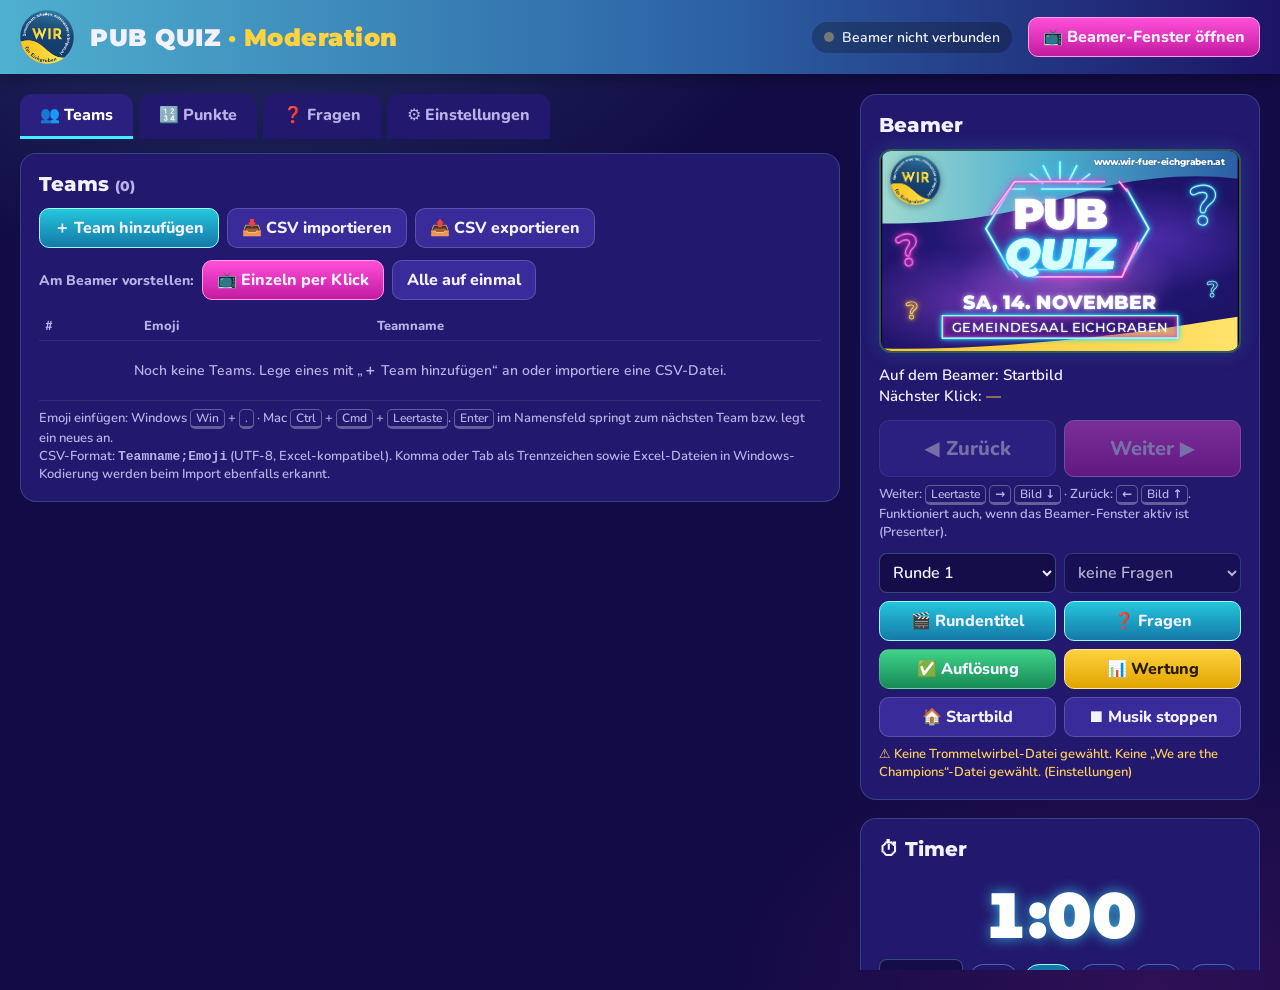
==== commit 53f7f717: "Team-Vorstellung als Übersicht am Beamer Im Tab „Teams“ lassen sich alle Teams als Neon-Karten (Emoj" ====
--- a/PubQuiz.html
+++ b/PubQuiz.html
@@ -149,6 +149,21 @@
   background:rgba(40,20,110,.7);border:3px solid rgba(143,250,255,.7);box-shadow:0 0 12px rgba(63,240,255,.5)}
 .l-champ .trophy{font-size:120px;position:absolute;top:80px;animation:bob 1.4s ease-in-out infinite alternate}
 
+/* --- Team-Vorstellung --- */
+.tgrid{position:absolute;left:100px;right:100px;top:225px;bottom:60px;display:grid;gap:20px;align-content:center;justify-content:center}
+.tcard{position:relative;display:flex;flex-direction:column;align-items:center;justify-content:center;gap:.12em;padding:.2em .3em;border-radius:22px;min-width:0;
+  border:3px dashed rgba(143,250,255,.35);background:rgba(30,16,90,.45);transition:background .4s,border-color .4s,box-shadow .4s}
+.tcard .te{font-family:var(--emoji);line-height:1;opacity:0}
+.tcard .tn{font:800 1em/1.1 Montserrat,sans-serif;text-align:center;max-width:100%;overflow:hidden;text-overflow:ellipsis;
+  display:-webkit-box;-webkit-line-clamp:2;-webkit-box-orient:vertical;word-break:break-word;opacity:0}
+.tcard .tq{position:absolute;inset:0;display:grid;place-items:center;font:900 2em Montserrat,sans-serif;color:rgba(255,255,255,.18)}
+.tcard.shown{border:3px solid #8ffaff;background:linear-gradient(160deg,rgba(60,28,150,.9),rgba(95,35,160,.7));
+  box-shadow:0 0 12px rgba(63,240,255,.55),inset 0 0 20px rgba(255,47,208,.3)}
+.tcard.shown .tq{display:none}
+.tcard.shown .te,.tcard.shown .tn{animation:reveal .7s cubic-bezier(.2,1.5,.4,1) forwards}
+.tcard.cur{border-color:#ffe27a;box-shadow:0 0 22px #ffd23f,0 0 60px rgba(255,176,0,.55),inset 0 0 26px rgba(255,210,63,.35);animation:flash .9s ease;z-index:2}
+.tcard.cur .tn{color:#fff7cf;text-shadow:0 0 14px #ffb300}
+
 /* --- Fragen --- */
 .l-q .hdr,.l-ans .hdr{top:34px}
 .qwrap{position:absolute;left:110px;right:110px;top:130px;bottom:55px;display:flex;flex-direction:column;align-items:center;justify-content:center;gap:30px}
@@ -211,14 +226,18 @@
 .dot.on{background:var(--ok);box-shadow:0 0 8px var(--ok)}
 .layout{display:grid;grid-template-columns:minmax(0,1fr) 400px;gap:20px;padding:20px;align-items:start}
 @media (max-width:1150px){.layout{grid-template-columns:1fr}}
-.qitem{display:grid;grid-template-columns:34px minmax(0,1fr) 190px auto;gap:10px;align-items:start;padding:10px;border-radius:12px;
+.qitem{display:grid;grid-template-columns:56px minmax(0,1fr) 190px auto;gap:10px;align-items:start;padding:10px;border-radius:12px;
   background:rgba(0,0,0,.18);margin-bottom:10px;border:2px solid rgba(143,250,255,.12)}
 .qitem.cur{border-color:var(--pink);box-shadow:0 0 12px rgba(255,47,208,.35)}
-.qnum{font:900 20px Montserrat,sans-serif;color:var(--cyan2);text-align:center;padding-top:8px}
+.qnum{width:100%;font:900 20px Montserrat,sans-serif;color:var(--cyan2);text-align:center;padding:8px 2px;background:#140d4a;border:1px dashed rgba(143,250,255,.35);border-radius:8px;outline:none}
+.qnum:hover{border-color:rgba(143,250,255,.7)}
+.qnum:focus{border-style:solid;border-color:var(--cyan);box-shadow:0 0 0 3px rgba(63,240,255,.2)}
+.qnum::placeholder{color:var(--cyan2);opacity:.55}
 .qbody{display:flex;flex-direction:column;gap:6px;min-width:0}
 textarea.inp{resize:vertical;min-height:56px;font-size:16px;line-height:1.3}
 .qrow{display:flex;gap:6px}
-.qrow .qtim{width:130px;flex:none;text-align:center}
+.qrow .qtim{width:110px;flex:none;text-align:center}
+.qrow .qnr{width:74px;flex:none;text-align:center;font-weight:800}
 .qmedia{height:118px;border:2px dashed rgba(143,250,255,.35);border-radius:10px;display:grid;place-items:center;text-align:center;font-size:13px;
   color:var(--muted);cursor:pointer;position:relative;overflow:hidden;background:#140d4a;padding:4px}
 .qmedia.drag{border-color:var(--pink);background:#2b1150}
@@ -230,7 +249,7 @@
 .qacts button{border:0;background:#2d2190;border-radius:7px;padding:5px 9px;cursor:pointer}
 .qacts button.show{background:linear-gradient(180deg,#25c6dc,#1479a8)}
 .qacts button.del:hover{background:#7a1838}
-@media (max-width:900px){.qitem{grid-template-columns:30px minmax(0,1fr)}.qmedia,.qacts{grid-column:2}.qacts{flex-direction:row}}
+@media (max-width:900px){.qitem{grid-template-columns:52px minmax(0,1fr)}.qmedia,.qacts{grid-column:2}.qacts{flex-direction:row}}
 .quick{grid-template-columns:1fr 1fr}
 .tabs{display:flex;gap:6px;margin-bottom:14px;flex-wrap:wrap}
 .tabs button{border:0;background:var(--panel);padding:10px 20px;border-radius:12px 12px 0 0;cursor:pointer;font-weight:800;color:var(--muted);border-bottom:3px solid transparent}
@@ -344,6 +363,11 @@
             <button class="btn" id="exportCsv">📤 CSV exportieren</button>
             <input type="file" id="importCsv" accept=".csv,.txt,text/csv,text/plain" hidden>
           </div>
+          <div class="toolbar">
+            <span class="muted" style="font-weight:800">Am Beamer vorstellen:</span>
+            <button class="btn pink" id="presTeams" title="Jedes Team einzeln per Klick (Weiter / Leertaste) aufdecken">📺 Einzeln per Klick</button>
+            <button class="btn" id="presTeamsAll" title="Alle Teams sofort als Übersicht zeigen">Alle auf einmal</button>
+          </div>
           <table class="grid" id="teamTable"></table>
           <div class="hint">Emoji einfügen: Windows <span class="kbd">Win</span> + <span class="kbd">.</span> · Mac <span class="kbd">Ctrl</span> + <span class="kbd">Cmd</span> + <span class="kbd">Leertaste</span>.
             <span class="kbd">Enter</span> im Namensfeld springt zum nächsten Team bzw. legt ein neues an.<br>
@@ -549,7 +573,7 @@
   const o=host._st||initStage(host);
   const json=JSON.stringify(vm);if(json===o.json)return;o.json=json;
   const sub=subOf(vm);
-  o.st.classList.toggle('list',['rest','top','table','champ','q','ans'].includes(sub));
+  o.st.classList.toggle('list',['rest','top','table','champ','q','ans','teams'].includes(sub));
   o.vid=vm.vid||null;
   o.st.querySelector('.site').textContent=vm.site||'';
   const key=vm.key+'|'+sub;
@@ -562,6 +586,7 @@
     if(sub==='champ')el._stop=confetti(el.querySelector('canvas'));
   }
   if(sub==='top')applyReveal(o.layer,vm);
+  if(sub==='teams')$$('.tcard',o.layer).forEach((c,i)=>{c.classList.toggle('shown',i<vm.step);c.classList.toggle('cur',!!vm.one&&i===vm.step-1)});
   if(sub==='ans'){const a=o.layer.querySelector('.qa');if(a)a.classList.toggle('shown',!!vm.revealed)}
   applyVid(o);
   updateTimerView(o,vm.timer);
@@ -588,7 +613,7 @@
 function qLayerHTML(vm,isAns){
   const t=(vm.text||'').trim(),hasM=!!vm.media,len=glen(t);
   const fs=hasM?(len<45?84:len<90?68:len<160?54:44):(len<40?128:len<80?104:len<150?84:len<260?66:52);
-  const txt=t||(hasM?'':`Frage ${vm.qn}`);
+  const txt=t||(hasM?'':`Frage ${vm.ql||vm.qn}`);
   let h=`<div class="hdr"><div class="k n-pink">${esc(vm.kicker)}</div></div><div class="qwrap ${hasM?'hasm':'nom'}">`;
   if(txt)h+=`<div class="qt n-white" style="font-size:${fs}px">${esc(txt)}</div>`;
   if(hasM)h+=`<div class="qm">${vm.media.type==='video'?`<video data-mid="${esc(vm.media.id)}" playsinline preload="auto"></video>`:`<img data-mid="${esc(vm.media.id)}" alt="">`}</div>`;
@@ -628,6 +653,15 @@
 function buildLayer(vm,sub){
   const el=document.createElement('div');el.className='layer l-'+sub;
   if(sub==='q'||sub==='ans'){el.innerHTML=qLayerHTML(vm,sub==='ans');return el}
+  if(sub==='teams'){const n=vm.teams.length;
+    const cols=n<=3?Math.max(1,n):n<=4?4:n<=6?3:n<=8?4:n<=20?5:n<=24?6:n<=35?7:8,rows=Math.max(1,Math.ceil(n/cols)),gap=20;
+    const ch=Math.min(330,(H-225-60-gap*(rows-1))/rows),cw=Math.min(480,(W-200-gap*(cols-1))/cols);
+    const fs=Math.min(ch*.17,cw*.1);
+    el.innerHTML=`<div class="hdr"><div class="k n-pink">Herzlich willkommen!</div><div class="t n-white">${n===1?'1 TEAM':`DIE ${n} TEAMS`}</div></div>
+      <div class="tgrid" style="grid-template-columns:repeat(${cols},${cw}px);grid-auto-rows:${ch}px;font-size:${fs}px">`+
+      vm.teams.map(t=>`<div class="tcard"><div class="tq">?</div><div class="te" style="font-size:${Math.min(ch*.42,cw*.36)}px">${esc(t.emoji)}</div>
+        <div class="tn" style="font-size:${Math.round(fs*Math.max(.7,Math.min(1,22/Math.max(1,glen(t.name)))))}px">${esc(t.name)}</div></div>`).join('')+'</div>';
+    return el}
   if(sub==='anstitle'){el.classList.add('l-center');
     el.innerHTML=`<div class="main n-yellow pop" style="font:900 190px/1 Montserrat,sans-serif">AUFLÖSUNG</div><div class="subbox n-box pop2" style="padding:30px 70px;font:700 80px Montserrat,sans-serif">${esc(vm.name)}</div>`;return el}
   if(sub==='start'){
@@ -750,7 +784,9 @@
 }
 function normQuestions(a){return(Array.isArray(a)?a:[]).filter(q=>q&&typeof q==='object').map(q=>({id:String(q.id||newId()),text:String(q.text??''),answer:String(q.answer??''),
   media:q.media&&q.media.id?{id:String(q.media.id),type:q.media.type==='video'?'video':'image',name:String(q.media.name||'')}:null,
-  timer:Number.isFinite(+q.timer)&&+q.timer>0?Math.min(5999,Math.round(+q.timer)):null}))}
+  timer:Number.isFinite(+q.timer)&&+q.timer>0?Math.min(5999,Math.round(+q.timer)):null,nr:String(q.nr??'').trim().slice(0,12)}))}
+const qLabel=(r,i)=>{const q=qs(r)[i];return(q&&q.nr)||String(i+1)};
+const qKick=(r,i)=>{const q=qs(r)[i];return q&&q.nr?`Frage ${q.nr}`:`Frage ${i+1} / ${qs(r).length}`};
 function ensureRounds(s){
   const n=s.settings.numRounds;
   while(s.rounds.length<n)s.rounds.push({name:`Runde ${s.rounds.length+1}`,scores:{},questions:[]});
@@ -808,16 +844,18 @@
 }
 function buildVM(){
   const st=S.settings,p=S.pres,base={site:st.site,timer:{...S.timer,big:!!st.timerBig}};
+  if(p.screen==='teams'){const teams=S.teams.map(t=>({name:t.name.trim()||'(ohne Namen)',emoji:t.emoji.trim()}));
+    return{...base,screen:'teams',key:'teams|'+hashStr(JSON.stringify(teams)),teams,step:Math.max(0,Math.min(teams.length,p.step|0)),one:!!p.one}}
   if(p.screen==='q'&&p.round<st.numRounds){const list=qs(p.round),n=list.length;
     if(!n)return{...base,screen:'round',key:'round|'+p.round+'|'+roundName(p.round)+'|'+st.numRounds,idx:p.round,n:st.numRounds,name:roundName(p.round)};
     const qi=Math.max(0,Math.min(n-1,p.idx|0)),q=list[qi];
-    return{...base,screen:'q',key:'q|'+q.id+'|'+hashStr(q.text+'|'+(q.media?q.media.id:'')),qn:qi+1,
-      kicker:`${roundName(p.round)} · Frage ${qi+1} / ${n}`,text:q.text,media:q.media?{id:q.media.id,type:q.media.type}:null,vid:p.vid||null}}
+    return{...base,screen:'q',key:'q|'+q.id+'|'+hashStr(q.text+'|'+(q.media?q.media.id:'')+'|'+q.nr),qn:qi+1,ql:qLabel(p.round,qi),
+      kicker:`${roundName(p.round)} · ${qKick(p.round,qi)}`,text:q.text,media:q.media?{id:q.media.id,type:q.media.type}:null,vid:p.vid||null}}
   if(p.screen==='ans'&&p.round<st.numRounds){const list=qs(p.round);
     if(!p.step||!list.length)return{...base,screen:'ans',title:true,key:'anst|'+p.round+'|'+roundName(p.round),name:roundName(p.round)};
     const qi=Math.min(list.length-1,Math.floor((p.step-1)/2)),q=list[qi];
-    return{...base,screen:'ans',key:'ans|'+q.id+'|'+hashStr(q.text+'|'+q.answer+'|'+(q.media?q.media.id:'')),qn:qi+1,
-      kicker:`Auflösung · ${roundName(p.round)} · Frage ${qi+1} / ${list.length}`,text:q.text,answer:q.answer,
+    return{...base,screen:'ans',key:'ans|'+q.id+'|'+hashStr(q.text+'|'+q.answer+'|'+(q.media?q.media.id:'')+'|'+q.nr),qn:qi+1,ql:qLabel(p.round,qi),
+      kicker:`Auflösung · ${roundName(p.round)} · ${qKick(p.round,qi)}`,text:q.text,answer:q.answer,
       media:q.media?{id:q.media.id,type:q.media.type}:null,revealed:(p.step-1)%2===1,vid:p.vid||null}}
   if(p.screen==='round'&&p.round<st.numRounds){const i=p.round;
     return{...base,screen:'round',key:'round|'+i+'|'+roundName(i)+'|'+st.numRounds,idx:i,n:st.numRounds,name:roundName(i)}}
@@ -895,6 +933,7 @@
   i=Math.min(i,n-1);cancelSuspense();S.pres={screen:'ans',round:r,step:i>0?1+2*i:0};vidCmd(i>0&&S.settings.videoAuto?'play':'pause');save()}
 function ansSteps(r){return 1+2*qs(r).length}
 function navState(){const p=S.pres;
+  if(p.screen==='teams')return{next:(p.step|0)<S.teams.length,prev:(p.step|0)>0};
   if(p.screen==='round')return{next:qs(p.round).length>0,prev:false};
   if(p.screen==='q')return{next:p.idx<qs(p.round).length-1,prev:true};
   if(p.screen==='ans')return{next:p.step<ansSteps(p.round)-1,prev:p.step>0};
@@ -902,6 +941,7 @@
   return{next:false,prev:false}}
 function next(){
   const p=S.pres;
+  if(p.screen==='teams'){if((p.step|0)<S.teams.length){p.step=(p.step|0)+1;p.one=true;save()}return}
   if(p.screen==='round'){if(qs(p.round).length)gotoQ(p.round,0);return}
   if(p.screen==='q'){const n=qs(p.round).length;if(p.idx<n-1)gotoQ(p.round,p.idx+1);return}
   if(p.screen==='ans'){if(p.step<ansSteps(p.round)-1){const old=Math.floor((p.step-1)/2);p.step++;if(p.step===1||Math.floor((p.step-1)/2)!==old)vidCmd(S.settings.videoAuto&&p.step%2===1?'play':'pause');save()}return}
@@ -922,6 +962,7 @@
 }
 function prev(){
   const p=S.pres;
+  if(p.screen==='teams'){if((p.step|0)>0){p.step--;p.one=true;save()}return}
   if(p.screen==='q'){if(p.idx>0)gotoQ(p.round,Math.min(p.idx,qs(p.round).length)-1);else showRound(p.round);return}
   if(p.screen==='ans'){if(p.step>0){const old=Math.floor((p.step-1)/2);p.step--;if(p.step===0||Math.floor((p.step-1)/2)!==old)vidCmd('pause');save()}return}
   if(p.screen!=='standings')return;
@@ -954,11 +995,12 @@
   if(IS_BEAMER||!curVM)return;
   const vm=curVM;let now='',nx='—';
   if(vm.screen==='start')now='Startbild';
+  else if(vm.screen==='teams'){const n=vm.teams.length;now=`Team-Vorstellung · <b>${vm.step} von ${n}</b> gezeigt`;nx=vm.step<n?`Team ${vm.step+1}: ${esc(vm.teams[vm.step].emoji)} ${esc(vm.teams[vm.step].name)}`:'— (alle Teams gezeigt)'}
   else if(vm.screen==='round'){now=`Rundentitel: <b>${esc(vm.name)}</b>`;const n=qs(S.pres.round).length;nx=n?'Frage 1':'— (keine Fragen angelegt)'}
-  else if(vm.screen==='q'){const n=qs(S.pres.round).length;now=`<b>${esc(vm.kicker)}</b>`;nx=vm.qn<n?`Frage ${vm.qn+1}`:'— (letzte Frage, danach ✅ Auflösung oder 📊 Wertung)'}
+  else if(vm.screen==='q'){const n=qs(S.pres.round).length;now=`<b>${esc(vm.kicker)}</b>`;nx=vm.qn<n?`Frage ${esc(qLabel(S.pres.round,vm.qn))}`:'— (letzte Frage, danach ✅ Auflösung oder 📊 Wertung)'}
   else if(vm.screen==='ans'){const n=qs(S.pres.round).length,st=S.pres.step;
     if(vm.title){now=`<b>Auflösung ${esc(vm.name)}</b> · Titel`;nx='Frage 1 zeigen'}
-    else{now=`<b>${esc(vm.kicker)}</b> · ${vm.revealed?'Lösung sichtbar':'Frage'}`;nx=!vm.revealed?'Lösung aufdecken':(vm.qn<n?`Frage ${vm.qn+1} zeigen`:'— (Auflösung fertig)')}}
+    else{now=`<b>${esc(vm.kicker)}</b> · ${vm.revealed?'Lösung sichtbar':'Frage'}`;nx=!vm.revealed?'Lösung aufdecken':(vm.qn<n?`Frage ${esc(qLabel(S.pres.round,vm.qn))} zeigen`:'— (Auflösung fertig)')}}
   else{const s=vm.steps[vm.step];const L=x=>{const v=stepLabel(x,vm);return typeof v==='function'?v():v};
     now=`<b>${esc(vm.final?'Endstand':'Zwischenstand '+vm.short)}</b> · ${esc(L(s))}${vm.suspense?' <span style="color:var(--pink2)">(Trommelwirbel …)</span>':''}`;
     nx=vm.step<vm.steps.length-1?esc(L(vm.steps[vm.step+1])):'— (Ende der Wertung)';}
@@ -1091,10 +1133,10 @@
   if(v!==''&&+v<S.rounds.length)sel.value=v;renderQNumSel();}
 let qNumSig='';
 function renderQNumSel(force){const sel=$('#qNumSel');const r=+$('#roundSel').value||0;const list=qs(r);
-  const sig=r+'|'+list.map(q=>q.id+q.text).join('|');if(sig===qNumSig&&!force)return;qNumSig=sig;
+  const sig=r+'|'+list.map(q=>q.id+q.text+'#'+q.nr).join('|');if(sig===qNumSig&&!force)return;qNumSig=sig;
   const v=sel.value;
   sel.innerHTML=list.length?list.map((q,i)=>{const t=(q.text||'').replace(/\s+/g,' ').trim();const lbl=t?(t.length>28?t.slice(0,27)+'…':t):(q.media?(q.media.type==='video'?'🎬 Video':'🖼 Bild'):'');
-      return `<option value="${i}">Frage ${i+1}${lbl?' – '+esc(lbl):''}</option>`}).join(''):'<option value="0">keine Fragen</option>';
+      return `<option value="${i}">Frage ${esc(q.nr||String(i+1))}${lbl?' – '+esc(lbl):''}</option>`}).join(''):'<option value="0">keine Fragen</option>';
   sel.disabled=!list.length;sel.value=(v!==''&&+v<list.length)?v:'0';}
 const qNumPicked=()=>Math.max(0,+$('#qNumSel').value||0);
 
@@ -1109,7 +1151,7 @@
   $('#qCount').textContent=`${list.length} ${list.length===1?'Frage':'Fragen'}`;
   $('#vidAuto').checked=!!S.settings.videoAuto;
   $('#qList').innerHTML=list.map((q,i)=>`<div class="qitem" data-i="${i}">
-    <div class="qnum">${i+1}</div>
+    <input class="qnum qnr" data-i="${i}" value="${esc(q.nr)}" placeholder="${i+1}" maxlength="12" title="Fragenummer – selbst eingeben (leer = automatisch ${i+1})" aria-label="Fragenummer">
     <div class="qbody"><textarea class="inp qtext" data-i="${i}" rows="2" placeholder="Fragetext (kann leer bleiben, wenn Bild/Video für sich spricht)">${esc(q.text)}</textarea>
       <div class="qrow"><input class="inp qans" data-i="${i}" value="${esc(q.answer)}" placeholder="Lösung (für die Auflösung)">
       <input class="inp qtim" data-i="${i}" value="${q.timer?fmtTime(q.timer*1000):''}" placeholder="Timer" title="Eigene Timer-Dauer für diese Frage (leer = aktuelle Einstellung)"></div></div>
@@ -1201,6 +1243,8 @@
     save();renderTeams();});
   $('#importCsvBtn').onclick=()=>$('#importCsv').click();
   $('#importCsv').onchange=e=>{const f=e.target.files[0];e.target.value='';if(f)importCsvFile(f)};
+  const presTeams=all=>{if(!S.teams.length){alert('Es sind noch keine Teams angelegt.');return}cancelSuspense();S.pres={screen:'teams',step:all?S.teams.length:0,one:!all};save()};
+  $('#presTeams').onclick=()=>presTeams(false);$('#presTeamsAll').onclick=()=>presTeams(true);
   $('#exportCsv').onclick=()=>{if(!S.teams.length){alert('Keine Teams zum Exportieren.');return}exportCsv()};
   // Punkte
   const st=$('#scoreTable');
@@ -1281,12 +1325,13 @@
 
   // Fragen
   $('#qRoundSel').onchange=renderQuestions;
-  $('#addQ').onclick=()=>{const r=qRound();S.rounds[r].questions.push({id:newId(),text:'',answer:'',media:null,timer:null});save();renderQuestions();
+  $('#addQ').onclick=()=>{const r=qRound();S.rounds[r].questions.push({id:newId(),text:'',answer:'',media:null,timer:null,nr:''});save();renderQuestions();
     const t=$$('#qList .qtext').pop();t&&t.focus()};
   $('#vidAuto').onchange=e=>{S.settings.videoAuto=e.target.checked;save()};
   const ql=$('#qList');
   ql.addEventListener('input',e=>{const t=e.target,i=+t.dataset.i,q=qs(qRound())[i];if(!q)return;
-    if(t.classList.contains('qtext'))q.text=t.value;else if(t.classList.contains('qans'))q.answer=t.value;else return;save()});
+    if(t.classList.contains('qtext'))q.text=t.value;else if(t.classList.contains('qans'))q.answer=t.value;
+    else if(t.classList.contains('qnr'))q.nr=t.value.trim();else return;save()});
   ql.addEventListener('change',e=>{const t=e.target;if(!t.classList.contains('qtim'))return;const q=qs(qRound())[+t.dataset.i];if(!q)return;
     if(!t.value.trim()){q.timer=null;save();return}const v=parseDur(t.value);
     if(v==null){toast('Ungültige Timer-Dauer. Beispiele: 45 oder 1:30');t.value=q.timer?fmtTime(q.timer*1000):'';return}
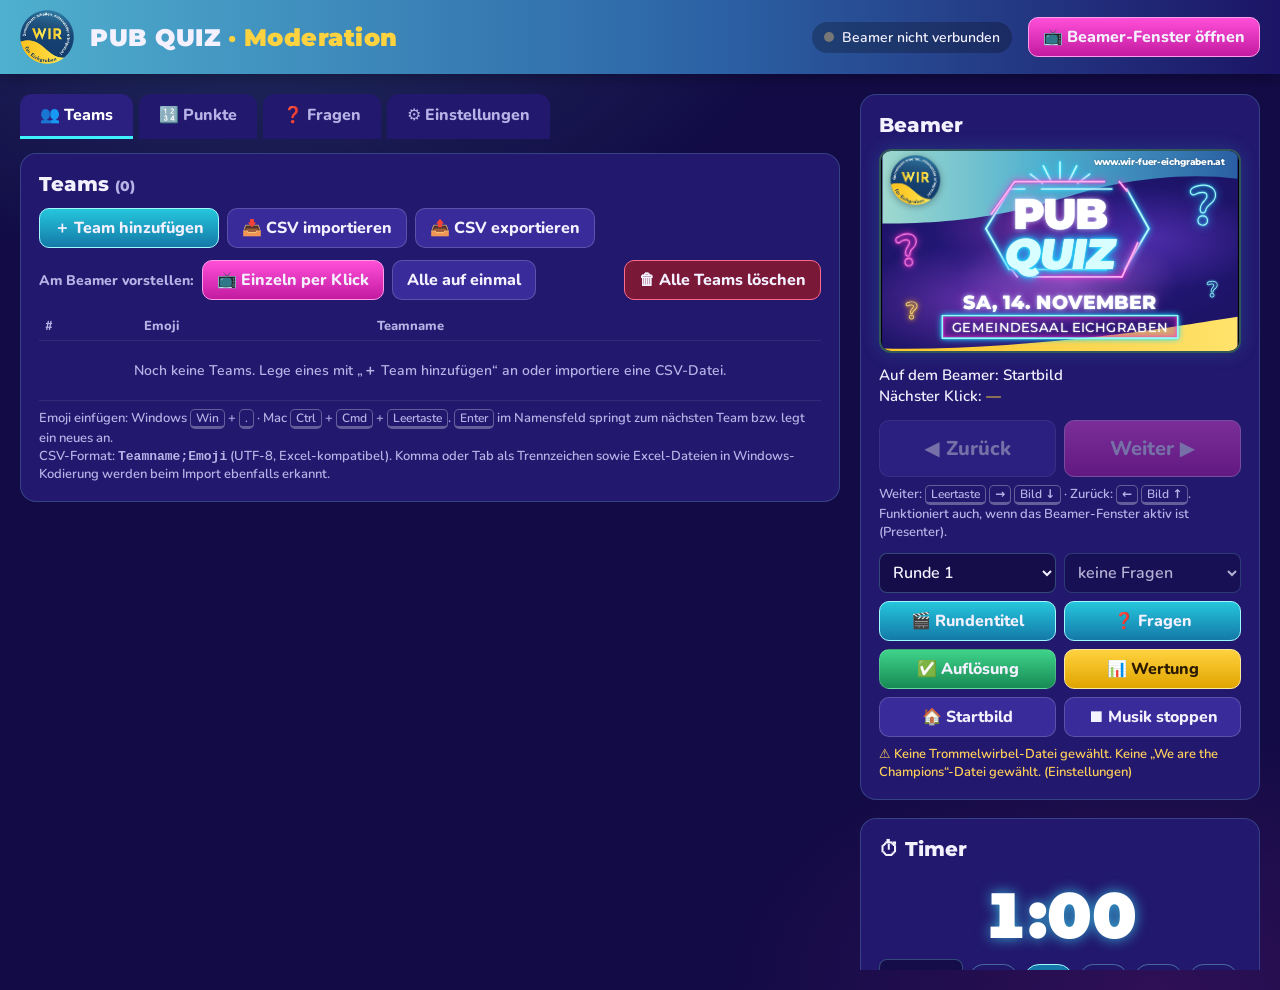
==== commit 412e1859: "Alle Teams löschen / alle Fragen löschen Teams-Tab: Alle Teams löschen (inkl. Punkte). Fragen-Tab: R" ====
--- a/PubQuiz.html
+++ b/PubQuiz.html
@@ -281,9 +281,9 @@
 td.acts button{border:0;background:#2d2190;border-radius:7px;padding:5px 8px;cursor:pointer;margin-left:2px}
 td.acts button.del:hover{background:#7a1838}
 .scorewrap{overflow:auto;max-height:calc(100vh - 230px)}
-table.scores td.tm{white-space:nowrap;max-width:260px;overflow:hidden;text-overflow:ellipsis;font-weight:800}
+table.scores td.tm{white-space:nowrap;max-width:210px;overflow:hidden;text-overflow:ellipsis;font-weight:800}
 table.scores td.tm .em{font-family:var(--emoji);font-size:20px;margin-right:4px}
-table.scores th.rc{min-width:96px}
+table.scores th.rc{min-width:92px}
 table.scores .rname{font-weight:800;margin-bottom:5px}
 table.scores .rbtns{display:flex;gap:4px}
 table.scores .rbtns button{flex:1;border:1px solid rgba(255,255,255,.18);border-radius:7px;background:#3a2b9a;font-size:12px;padding:4px 4px;cursor:pointer;font-weight:800;white-space:nowrap}
@@ -367,6 +367,8 @@
             <span class="muted" style="font-weight:800">Am Beamer vorstellen:</span>
             <button class="btn pink" id="presTeams" title="Jedes Team einzeln per Klick (Weiter / Leertaste) aufdecken">📺 Einzeln per Klick</button>
             <button class="btn" id="presTeamsAll" title="Alle Teams sofort als Übersicht zeigen">Alle auf einmal</button>
+            <span style="flex:1"></span>
+            <button class="btn danger" data-del="teams" title="Alle Teams samt ihren Punkten löschen">🗑 Alle Teams löschen</button>
           </div>
           <table class="grid" id="teamTable"></table>
           <div class="hint">Emoji einfügen: Windows <span class="kbd">Win</span> + <span class="kbd">.</span> · Mac <span class="kbd">Ctrl</span> + <span class="kbd">Cmd</span> + <span class="kbd">Leertaste</span>.
@@ -390,17 +392,36 @@
         <div class="card-ui">
           <h2>Fragen</h2>
           <div class="toolbar">
-            <select class="inp" id="qRoundSel" style="max-width:280px"></select>
+            <select class="inp" id="qRoundSel" style="max-width:250px"></select>
             <button class="btn cyan" id="addQ">＋ Frage hinzufügen</button>
             <span class="muted" id="qCount"></span>
+            <span style="flex:1"></span>
+            <button class="btn danger" data-del="qround" title="Alle Fragen der oben gewählten Runde löschen">🗑 Runde leeren</button>
+            <button class="btn danger" data-del="qall" title="Alle Fragen aller Runden löschen">🗑 Alle Fragen</button>
           </div>
           <div id="qList"></div>
           <input type="file" id="qFile" accept="image/*,video/*" hidden>
+          <h3>Fragenpaket <span class="muted">(.pqz – alles inkl. Bilder &amp; Videos, zum Übertragen auf ein anderes Gerät)</span></h3>
+          <div class="toolbar">
+            <button class="btn" id="qExpRound" title="Fragen der oben gewählten Runde inkl. Bilder/Videos speichern">📦 Diese Runde exportieren</button>
+            <button class="btn" id="qExpAll" title="Fragen aller Runden inkl. Bilder/Videos speichern">📦 Alle Runden exportieren</button>
+            <button class="btn cyan" id="qImpBtn" title="Fragenpaket (.pqz) laden">📥 Fragenpaket importieren</button>
+            <input type="file" id="qImp" accept=".pqz" hidden>
+          </div>
+          <h3>Fragenliste <span class="muted">(.csv – nur Text, z. B. zum Bearbeiten in Excel)</span></h3>
+          <div class="toolbar">
+            <button class="btn" id="qCsvRound" title="Texte der oben gewählten Runde als CSV speichern">📄 Diese Runde exportieren</button>
+            <button class="btn" id="qCsvAll" title="Texte aller Runden als CSV speichern">📄 Alle Runden exportieren</button>
+            <button class="btn cyan" id="qCsvImpBtn" title="Fragenliste (.csv) laden">📥 Fragenliste importieren</button>
+            <input type="file" id="qCsvImp" accept=".csv,.txt,text/csv,text/plain" hidden>
+          </div>
+          <div class="hint">CSV-Spalten: <code>Runde;Rundenname;Nr;Frage;Lösung;Timer</code>. Pflicht ist nur „Frage“ oder „Lösung“.
+            Ohne Spalte „Runde“ landen die Fragen in der oben gewählten Runde. „Timer“ als <code>45</code> oder <code>1:30</code>. Zeilenumbrüche in Excel-Zellen (Alt+Enter) bleiben erhalten.</div>
           <label class="chk"><input type="checkbox" id="vidAuto"> Videos beim Anzeigen automatisch abspielen</label>
           <div class="hint">Pro Frage: Text (Zeilenumbrüche erlaubt, Emojis wie 🇦🇹 funktionieren), Bild oder Video (Klick oder Drag &amp; Drop), Lösung für die Auflösung
             und optional eine eigene Timer-Dauer. Mit ▶ zeigst du eine Frage sofort auf dem Beamer.<br>
             Ablauf: <b>🎬 Rundentitel</b> → Weiter → Fragen. Rechts in der Steuerung kannst du Runde und Fragenummer wählen. Danach <b>✅ Auflösung</b>: pro Frage zuerst die Frage, mit dem nächsten Klick die Lösung.<br>
-            Bilder und Videos werden im Browser gespeichert. Sie sind nicht im JSON-Backup enthalten.</div>
+            Bilder und Videos werden im Browser gespeichert. Zum Übertragen auf ein anderes Gerät unten das <b>Fragenpaket</b> verwenden (inkl. Bilder/Videos), zum Bearbeiten in Excel die <b>Fragenliste</b> (nur Text).</div>
         </div>
       </section>
 
@@ -465,6 +486,8 @@
           <h3>Zurücksetzen</h3>
           <div class="toolbar">
             <button class="btn danger" id="resetScores">Alle Punkte löschen</button>
+            <button class="btn danger" data-del="teams">Alle Teams löschen</button>
+            <button class="btn danger" data-del="qall">Alle Fragen löschen</button>
             <button class="btn danger" id="resetAll">Alles zurücksetzen</button>
           </div>
         </div>
@@ -797,7 +820,7 @@
 function load(){try{const raw=localStorage.getItem(KEY);if(raw)return normalize(JSON.parse(raw))}catch(e){}return normalize(null)}
 function persist(){try{localStorage.setItem(KEY,JSON.stringify(S))}catch(e){}}
 function save(){persist();sync()}
-function toast(msg,ms=2600){const t=document.createElement('div');t.className='toast';t.textContent=msg;document.body.appendChild(t);setTimeout(()=>t.remove(),ms)}
+function toast(msg,ms=2600){$$('.toast').forEach(x=>x.remove());const t=document.createElement('div');t.className='toast';t.textContent=msg;document.body.appendChild(t);setTimeout(()=>t.remove(),ms)}
 function download(name,content,type){const b=new Blob([content],{type});const a=document.createElement('a');a.href=URL.createObjectURL(b);a.download=name;document.body.appendChild(a);a.click();setTimeout(()=>{URL.revokeObjectURL(a.href);a.remove()},1000)}
 function stamp(){const d=new Date(),p=n=>String(n).padStart(2,'0');return `${d.getFullYear()}-${p(d.getMonth()+1)}-${p(d.getDate())}_${p(d.getHours())}${p(d.getMinutes())}`}
 const roundName=i=>(S.rounds[i]?.name||'').trim()||`Runde ${i+1}`;
@@ -1085,16 +1108,16 @@
 /* ---------- Punkte ---------- */
 function renderScores(){
   const n=S.settings.numRounds;
-  let h='<thead><tr><th>Team</th>';
+  let h='<thead><tr><th>#</th><th>Team</th>';
   for(let r=0;r<n;r++)h+=`<th class="rc"><input class="inp rname" data-r="${r}" value="${esc(S.rounds[r].name)}" placeholder="Runde ${r+1}" aria-label="Name Runde ${r+1}">
     <div class="rbtns"><button data-act="rtitle" data-r="${r}" title="Rundentitel auf dem Beamer zeigen">🎬</button><button data-act="rans" data-r="${r}" title="Auflösung dieser Runde zeigen">✅</button>
     <button data-act="rstand" data-r="${r}" title="${r===n-1?'Endstand':'Zwischenstand'} auf dem Beamer zeigen" class="${r===n-1?'final':''}">${r===n-1?'🏆 Ende':'📊 Stand'}</button></div></th>`;
   h+='<th style="text-align:right">Gesamt</th><th style="text-align:right">Platz</th></tr></thead><tbody>';
-  S.teams.forEach((t,ti)=>{h+=`<tr><td class="tm"><span class="em">${esc(t.emoji)}</span>${esc(t.name||'(ohne Namen)')}</td>`;
+  S.teams.forEach((t,ti)=>{h+=`<tr><td class="num">${ti+1}</td><td class="tm"><span class="em">${esc(t.emoji)}</span>${esc(t.name||'(ohne Namen)')}</td>`;
     for(let r=0;r<n;r++){const v=scoreOf(r,t.id);h+=`<td><input class="inp sc" inputmode="numeric" autocomplete="off" data-r="${r}" data-t="${ti}" value="${v??''}" aria-label="${esc(t.name)} ${esc(roundName(r))}"></td>`}
     h+=`<td class="tot" data-t="${ti}"></td><td class="plc" data-t="${ti}"></td></tr>`;});
-  if(!S.teams.length)h+=`<tr><td colspan="${n+3}" class="muted" style="padding:20px;text-align:center">Bitte zuerst Teams anlegen.</td></tr>`;
-  h+='</tbody><tfoot><tr><td></td>'+Array.from({length:n},(_,r)=>`<td data-foot="${r}"></td>`).join('')+'<td></td><td></td></tr></tfoot>';
+  if(!S.teams.length)h+=`<tr><td colspan="${n+4}" class="muted" style="padding:20px;text-align:center">Bitte zuerst Teams anlegen.</td></tr>`;
+  h+='</tbody><tfoot><tr><td></td><td></td>'+Array.from({length:n},(_,r)=>`<td data-foot="${r}"></td>`).join('')+'<td></td><td></td></tr></tfoot>';
   $('#scoreTable').innerHTML=h;updateTotals();
 }
 function updateTotals(){
@@ -1141,6 +1164,122 @@
 const qNumPicked=()=>Math.max(0,+$('#qNumSel').value||0);
 
 /* ---------- Fragen-Editor ---------- */
+/* ---------- Fragen Export / Import (.pqz) ----------
+   Aufbau: Zeile 1 "WIRPQZ1", Zeile 2 Länge des Manifests in Bytes, dann Manifest (JSON, UTF-8),
+   danach die Mediendateien direkt hintereinander (Offsets im Manifest). */
+const PQZ_MAGIC='WIRPQZ1';
+async function getMediaBlob(id){if(MEDIA[id]&&MEDIA[id].blob)return MEDIA[id].blob;
+  try{const v=await idbDo('readonly',st=>st.get('m_'+id));return v&&v.blob||null}catch(e){return null}}
+async function exportQuestions(roundIdxs){
+  const blobs=[];let off=0,missing=0,count=0;
+  const rounds=[];
+  for(const r of roundIdxs){const qsOut=[];
+    for(const q of qs(r)){count++;let media=null;
+      if(q.media){const b=await getMediaBlob(q.media.id);
+        if(b){media={type:q.media.type,name:q.media.name,mime:b.type||'',offset:off,size:b.size};blobs.push(b);off+=b.size}else missing++}
+      qsOut.push({nr:q.nr||'',text:q.text,answer:q.answer,timer:q.timer||null,media})}
+    rounds.push({index:r,name:S.rounds[r].name,questions:qsOut})}
+  if(!count){alert('Es gibt keine Fragen zum Exportieren.');return}
+  const manifest=new TextEncoder().encode(JSON.stringify({app:'wir-pubquiz-fragen',version:1,exported:new Date().toISOString(),rounds}));
+  const header=`${PQZ_MAGIC}\n${manifest.length}\n`;
+  const name=roundIdxs.length===1?`pubquiz-fragen_${roundName(roundIdxs[0]).replace(/[^\p{L}\p{N}]+/gu,'-')}_${stamp()}.pqz`:`pubquiz-fragen_alle_${stamp()}.pqz`;
+  const blob=new Blob([header,manifest,...blobs],{type:'application/octet-stream'});
+  const a=document.createElement('a');a.href=URL.createObjectURL(blob);a.download=name;document.body.appendChild(a);a.click();
+  setTimeout(()=>{URL.revokeObjectURL(a.href);a.remove()},2000);
+  toast(`${count} ${count===1?'Frage':'Fragen'} als Fragenpaket exportiert${blobs.length?` (inkl. ${blobs.length} Bilder/Videos, ${(off/1048576).toFixed(1)} MB)`:''}.`+(missing?` ⚠ ${missing} Medien fehlten auf diesem Gerät.`:''),5000);
+}
+/* ---------- Fragenliste (CSV, nur Text) ---------- */
+const Q_CSV_HEAD=['Runde','Rundenname','Nr','Frage','Lösung','Timer'];
+function exportQuestionsCsv(roundIdxs){
+  const lines=[Q_CSV_HEAD.join(';')];let count=0;
+  for(const r of roundIdxs)qs(r).forEach(q=>{count++;
+    lines.push([r+1,S.rounds[r].name,q.nr||'',q.text,q.answer,q.timer?fmtTime(q.timer*1000):''].map(csvField).join(';'))});
+  if(!count){alert('Es gibt keine Fragen zum Exportieren.');return}
+  const name=roundIdxs.length===1?`pubquiz-fragenliste_${roundName(roundIdxs[0]).replace(/[^\p{L}\p{N}]+/gu,'-')}_${stamp()}.csv`:`pubquiz-fragenliste_alle_${stamp()}.csv`;
+  download(name,'﻿'+lines.join('\r\n')+'\r\n','text/csv;charset=utf-8');
+  toast(`${count} ${count===1?'Frage':'Fragen'} als Fragenliste exportiert (nur Text).`);
+}
+async function importQuestionsCsv(file){
+  let rows;
+  try{rows=parseCsv(decodeText(await file.arrayBuffer()))}catch(e){alert('Die Datei konnte nicht gelesen werden: '+e.message);return}
+  if(!rows.length){alert('Die Datei ist leer.');return}
+  const norm=x=>x.toLowerCase().replace(/ö/g,'oe').replace(/[^a-z]/g,'');
+  const h=rows[0].map(norm);
+  const find=(...names)=>h.findIndex(x=>names.includes(x));
+  let col={runde:find('runde','rundennr','rundennummer','round'),rname:find('rundenname','namederrunde','rundentitel','roundname'),
+    nr:find('nr','nummer','fragenummer','fragenr','no'),frage:find('frage','fragetext','text','question'),
+    loesung:find('loesung','antwort','loesungen','answer'),timer:find('timer','zeit','dauer','sekunden')};
+  const hasHeader=col.frage>=0||col.loesung>=0;
+  if(hasHeader)rows=rows.slice(1);
+  else{const w=Math.max(...rows.map(r=>r.length));
+    col=w>=6?{runde:0,rname:1,nr:2,frage:3,loesung:4,timer:5}:w>=3?{runde:-1,rname:-1,nr:0,frage:1,loesung:2,timer:-1}:{runde:-1,rname:-1,nr:-1,frage:0,loesung:1,timer:-1};}
+  const get=(r,i)=>i>=0?String(r[i]??'').replace(/\r\n?/g,'\n').trim():'';
+  const sel=qRound();const items=[];let badTimer=0;
+  for(const r of rows){const text=get(r,col.frage),answer=get(r,col.loesung);if(!text&&!answer)continue;
+    const rn=parseInt((get(r,col.runde).match(/\d+/)||[])[0],10);
+    const round=Number.isFinite(rn)&&rn>=1?rn-1:sel;
+    let timer=null;const tv=get(r,col.timer);if(tv){timer=parseDur(tv);if(timer==null)badTimer++}
+    items.push({round,rname:get(r,col.rname),nr:get(r,col.nr),text,answer,timer});}
+  if(!items.length){alert('In der Datei wurden keine Fragen gefunden. Erwartet wird eine Spalte „Frage“ und/oder „Lösung“.');return}
+  const maxR=Math.max(...items.map(x=>x.round));
+  if(maxR>=S.settings.numRounds){if(!confirm(`Die Liste enthält Fragen für Runde ${maxR+1}, eingestellt sind ${S.settings.numRounds} Runden.\nRundenanzahl auf ${maxR+1} erhöhen?`))return;
+    S.settings.numRounds=maxR+1;ensureRounds(S)}
+  const targets=[...new Set(items.map(x=>x.round))].sort((a,b)=>a-b);
+  const where=targets.length===1?`in ${roundName(targets[0])}`:`in ${targets.length} Runden (${targets.map(r=>r+1).join(', ')})`;
+  const total=items.length;
+  const existing=targets.reduce((a,r)=>a+qs(r).length,0);
+  const withMedia=targets.reduce((a,r)=>a+qs(r).filter(q=>q.media).length,0);
+  let replace=false;
+  if(existing)replace=confirm(`${total} ${total===1?'Frage':'Fragen'} ${where} importieren.\n\nOK = vorhandene ${existing} ${existing===1?'Frage':'Fragen'} dieser Runde(n) ERSETZEN${withMedia?` (dabei gehen ${withMedia} Bilder/Videos verloren)`:''}\nAbbrechen = Fragen ANHÄNGEN`);
+  else if(!confirm(`${total} ${total===1?'Frage':'Fragen'} ${where} importieren?`))return;
+  if(replace)targets.forEach(r=>{qs(r).forEach(q=>q.media&&delMedia(q.media.id));S.rounds[r].questions=[]});
+  for(const it of items){const round=S.rounds[it.round];
+    if(it.rname&&(replace||isDefaultName(it.round)))round.name=it.rname;
+    round.questions.push(...normQuestions([{id:newId(),nr:it.nr,text:it.text,answer:it.answer,timer:it.timer,media:null}]))}
+  save();renderRoundSel();renderQuestions();
+  toast(`${total} ${total===1?'Frage':'Fragen'} aus der Fragenliste importiert.`+(badTimer?` ⚠ ${badTimer} ungültige Timer-Werte wurden ignoriert.`:''),5000);
+}
+
+async function importQuestions(file){
+  let man,dataStart;
+  try{
+    const head=new TextDecoder().decode(await file.slice(0,64).arrayBuffer());
+    const m=head.match(/^WIRPQZ1\n(\d+)\n/);if(!m)throw new Error('Das ist kein Fragenpaket (.pqz) dieses Pub Quiz. Für CSV-Dateien bitte „Fragenliste importieren“ verwenden.');
+    const hl=m[0].length,ml=+m[1];dataStart=hl+ml;
+    man=JSON.parse(new TextDecoder().decode(await file.slice(hl,hl+ml).arrayBuffer()));
+    if(!man||man.app!=='wir-pubquiz-fragen'||!Array.isArray(man.rounds))throw new Error('Ungültiger Dateiinhalt.');
+  }catch(e){alert('Import nicht möglich: '+e.message);return}
+  const total=man.rounds.reduce((a,r)=>a+(r.questions||[]).length,0);
+  if(!total){alert('Die Datei enthält keine Fragen.');return}
+  const single=man.rounds.length===1;
+  // Zielrunden bestimmen
+  let targets;
+  if(single){targets=[qRound()]}
+  else{const maxIdx=Math.max(...man.rounds.map(r=>r.index|0));
+    if(maxIdx>=S.settings.numRounds){if(!confirm(`Die Datei enthält Fragen für ${maxIdx+1} Runden, eingestellt sind ${S.settings.numRounds}.\nRundenanzahl auf ${maxIdx+1} erhöhen?`))return;
+      S.settings.numRounds=maxIdx+1;ensureRounds(S)}
+    targets=man.rounds.map(r=>r.index|0)}
+  const where=single?`in ${roundName(targets[0])}`:`in ${man.rounds.length} Runden`;
+  const hasExisting=targets.some(r=>qs(r).length);
+  let replace=false;
+  if(hasExisting)replace=confirm(`${total} ${total===1?'Frage':'Fragen'} ${where} importieren.\n\nOK = vorhandene Fragen dieser Runde(n) ERSETZEN\nAbbrechen = Fragen ANHÄNGEN`);
+  else if(!confirm(`${total} ${total===1?'Frage':'Fragen'} ${where} importieren?`))return;
+  let mediaCount=0,failed=0;
+  for(let k=0;k<man.rounds.length;k++){const src=man.rounds[k],r=targets[k];const round=S.rounds[r];
+    if(replace){(round.questions||[]).forEach(q=>q.media&&delMedia(q.media.id));round.questions=[];
+      if(!single&&src.name&&String(src.name).trim())round.name=String(src.name)}
+    for(const q of (src.questions||[])){
+      let media=null;
+      if(q.media&&Number.isFinite(q.media.offset)&&Number.isFinite(q.media.size)){
+        const b=file.slice(dataStart+q.media.offset,dataStart+q.media.offset+q.media.size,q.media.mime||'');
+        const id='m'+newId(),type=q.media.type==='video'?'video':'image';
+        try{await idbDo('readwrite',st=>st.put({blob:b,name:q.media.name||'',type},'m_'+id))}catch(e){failed++}
+        MEDIA[id]={blob:b,url:URL.createObjectURL(b),type};media={id,type,name:String(q.media.name||'')};mediaCount++}
+      round.questions.push(...normQuestions([{id:newId(),nr:q.nr,text:q.text,answer:q.answer,timer:q.timer,media}]))}}
+  save();renderRoundSel();renderQuestions();
+  toast(`${total} ${total===1?'Frage':'Fragen'} importiert${mediaCount?` (inkl. ${mediaCount} Bilder/Videos)`:''}.`+(failed?` ⚠ ${failed} Medien konnten nicht dauerhaft gespeichert werden.`:''),5000);
+}
+
 function delMedia(id){if(MEDIA[id]){URL.revokeObjectURL(MEDIA[id].url);delete MEDIA[id]}sentMedia.delete(id);idbDo('readwrite',st=>st.delete('m_'+id)).catch(()=>{})}
 function qRound(){return Math.max(0,Math.min(S.settings.numRounds-1,+$('#qRoundSel').value||0))}
 function renderQRoundSel(){const sel=$('#qRoundSel');const v=sel.value;
@@ -1291,6 +1430,26 @@
       if(!confirm(`Backup mit ${s.teams.length} Teams laden? Der aktuelle Stand wird ersetzt.`))return;
       cancelSuspense();S=normalize(s);S.pres={screen:'start'};save();switchTab(curTab);renderRoundSel();toast('Backup geladen.')}
     catch(err){alert('Backup konnte nicht geladen werden: '+err.message)}};
+  const delQuestions=rounds=>{
+    const n=rounds.reduce((a,r)=>a+qs(r).length,0);
+    if(!n){toast('Keine Fragen vorhanden.');return}
+    const media=rounds.reduce((a,r)=>a+qs(r).filter(q=>q.media).length,0);
+    const where=rounds.length===1?`in ${roundName(rounds[0])}`:'in ALLEN Runden';
+    if(!confirm(`Wirklich ${n===1?'die 1 Frage':`alle ${n} Fragen`} ${where} löschen?${media?`\nDabei werden auch ${media} Bilder/Videos gelöscht.`:''}\n\nTipp: vorher als Fragenpaket exportieren.\nDas kann nicht rückgängig gemacht werden.`))return;
+    rounds.forEach(r=>{qs(r).forEach(q=>q.media&&delMedia(q.media.id));S.rounds[r].questions=[]});
+    if((S.pres.screen==='q'||S.pres.screen==='ans')&&rounds.includes(S.pres.round)){cancelSuspense();S.pres={screen:'start'}}
+    save();renderRoundSel();if(curTab==='questions')renderQuestions();toast(`${n} ${n===1?'Frage':'Fragen'} gelöscht.`)};
+  const delTeams=()=>{
+    const n=S.teams.length;if(!n){toast('Keine Teams vorhanden.');return}
+    const scored=S.rounds.some(r=>Object.keys(r.scores).length);
+    if(!confirm(`Wirklich alle ${n} Teams löschen?${scored?'\nDabei werden auch alle eingetragenen Punkte gelöscht.':''}\n\nTipp: vorher die Teams als CSV exportieren.\nDas kann nicht rückgängig gemacht werden.`))return;
+    S.teams=[];S.rounds.forEach(r=>r.scores={});S.tbOrder={};S.tbSig=null;
+    if(['teams','standings'].includes(S.pres.screen)){cancelSuspense();S.pres={screen:'start'}}
+    save();switchTab(curTab);toast(`${n} Teams gelöscht.`)};
+  document.addEventListener('click',e=>{const b=e.target.closest('[data-del]');if(!b)return;
+    if(b.dataset.del==='teams')delTeams();
+    else if(b.dataset.del==='qround')delQuestions([qRound()]);
+    else if(b.dataset.del==='qall')delQuestions(S.rounds.map((_,i)=>i))});
   $('#resetScores').onclick=()=>{if(!confirm('Wirklich ALLE Punkte löschen? Teams und Einstellungen bleiben erhalten.'))return;
     cancelSuspense();S.rounds.forEach(r=>r.scores={});S.tbOrder={};S.tbSig=null;S.pres={screen:'start'};save();toast('Punkte gelöscht.')};
   $('#resetAll').onclick=()=>{if(!confirm('Wirklich ALLES zurücksetzen (Teams, Punkte, Rundennamen, Einstellungen)?\nTipp: vorher ein Backup exportieren.'))return;
@@ -1324,6 +1483,14 @@
   window.addEventListener('beforeunload',()=>persist());
 
   // Fragen
+  $('#qExpRound').onclick=()=>exportQuestions([qRound()]);
+  $('#qExpAll').onclick=()=>exportQuestions(S.rounds.map((_,i)=>i).filter(i=>qs(i).length));
+  $('#qImpBtn').onclick=()=>$('#qImp').click();
+  $('#qImp').onchange=e=>{const f=e.target.files[0];e.target.value='';if(f)importQuestions(f)};
+  $('#qCsvRound').onclick=()=>exportQuestionsCsv([qRound()]);
+  $('#qCsvAll').onclick=()=>exportQuestionsCsv(S.rounds.map((_,i)=>i).filter(i=>qs(i).length));
+  $('#qCsvImpBtn').onclick=()=>$('#qCsvImp').click();
+  $('#qCsvImp').onchange=e=>{const f=e.target.files[0];e.target.value='';if(f)importQuestionsCsv(f)};
   $('#qRoundSel').onchange=renderQuestions;
   $('#addQ').onclick=()=>{const r=qRound();S.rounds[r].questions.push({id:newId(),text:'',answer:'',media:null,timer:null,nr:''});save();renderQuestions();
     const t=$$('#qList .qtext').pop();t&&t.focus()};
